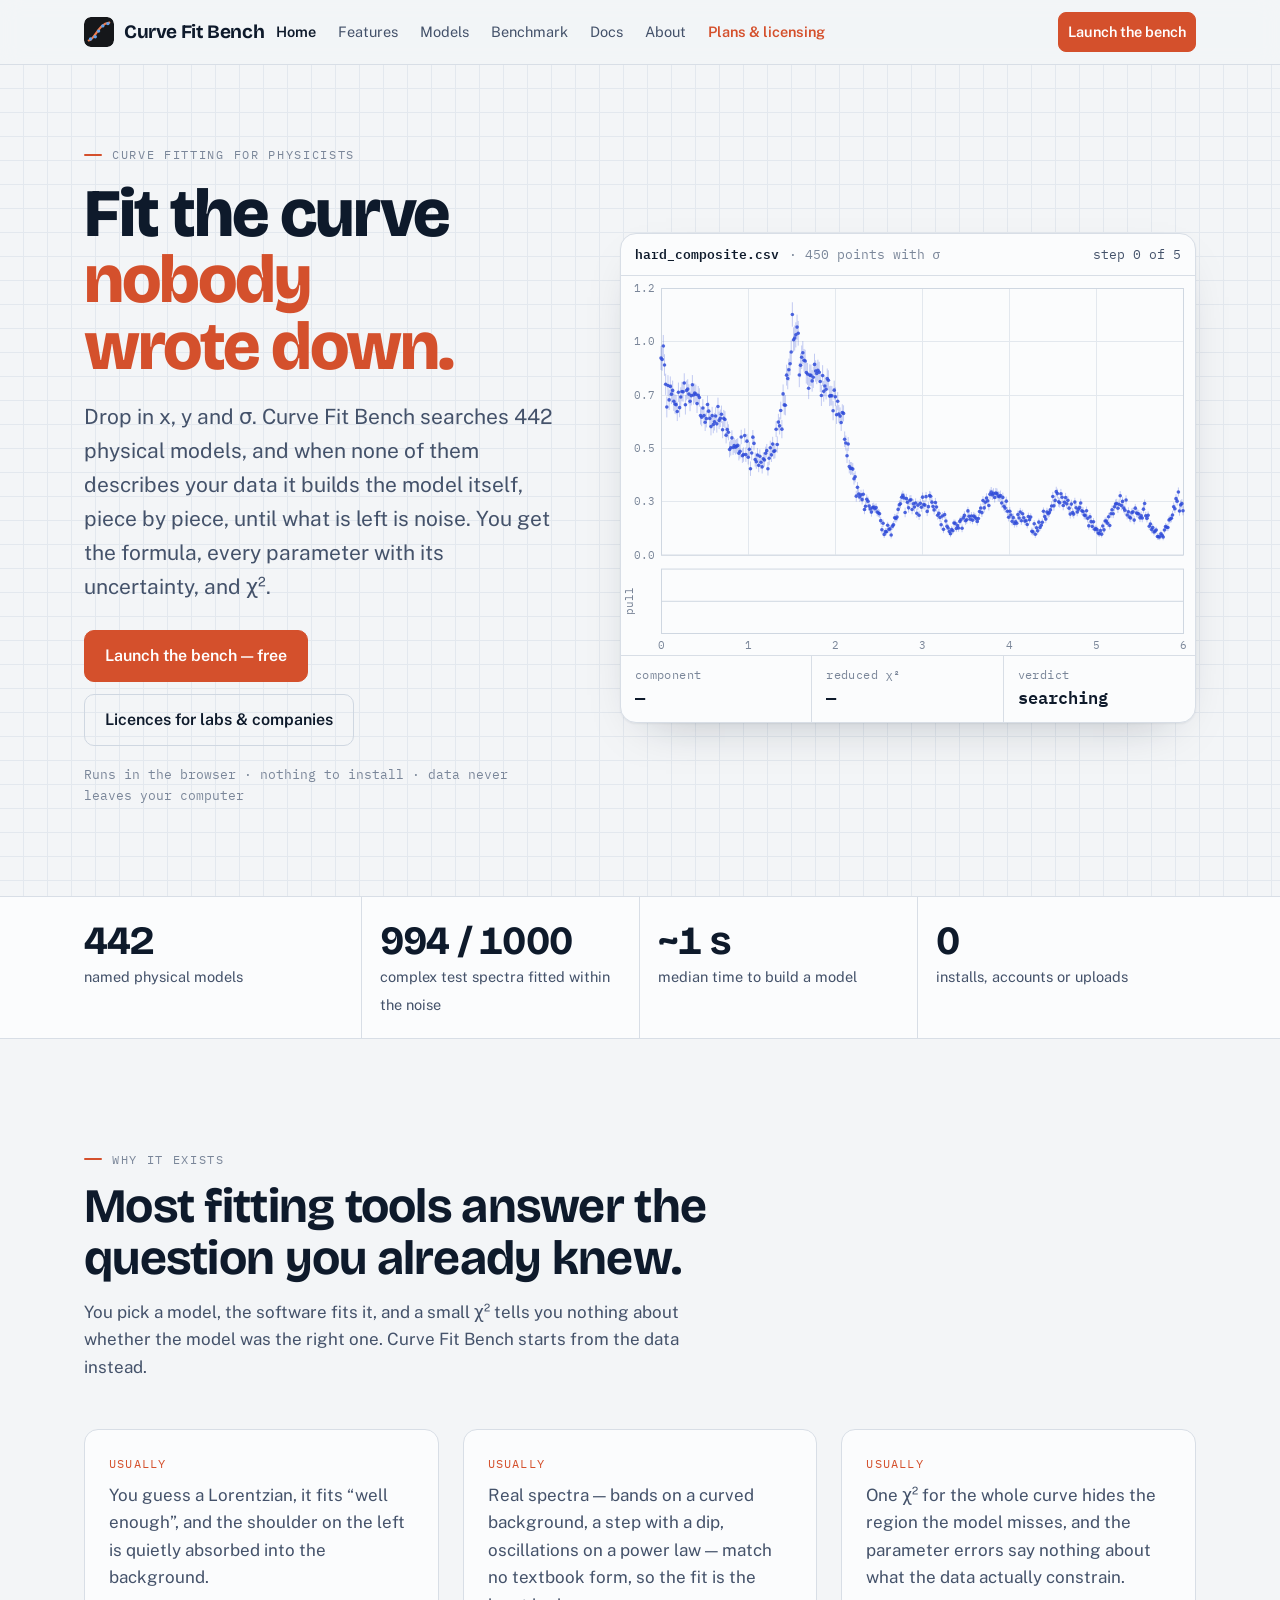
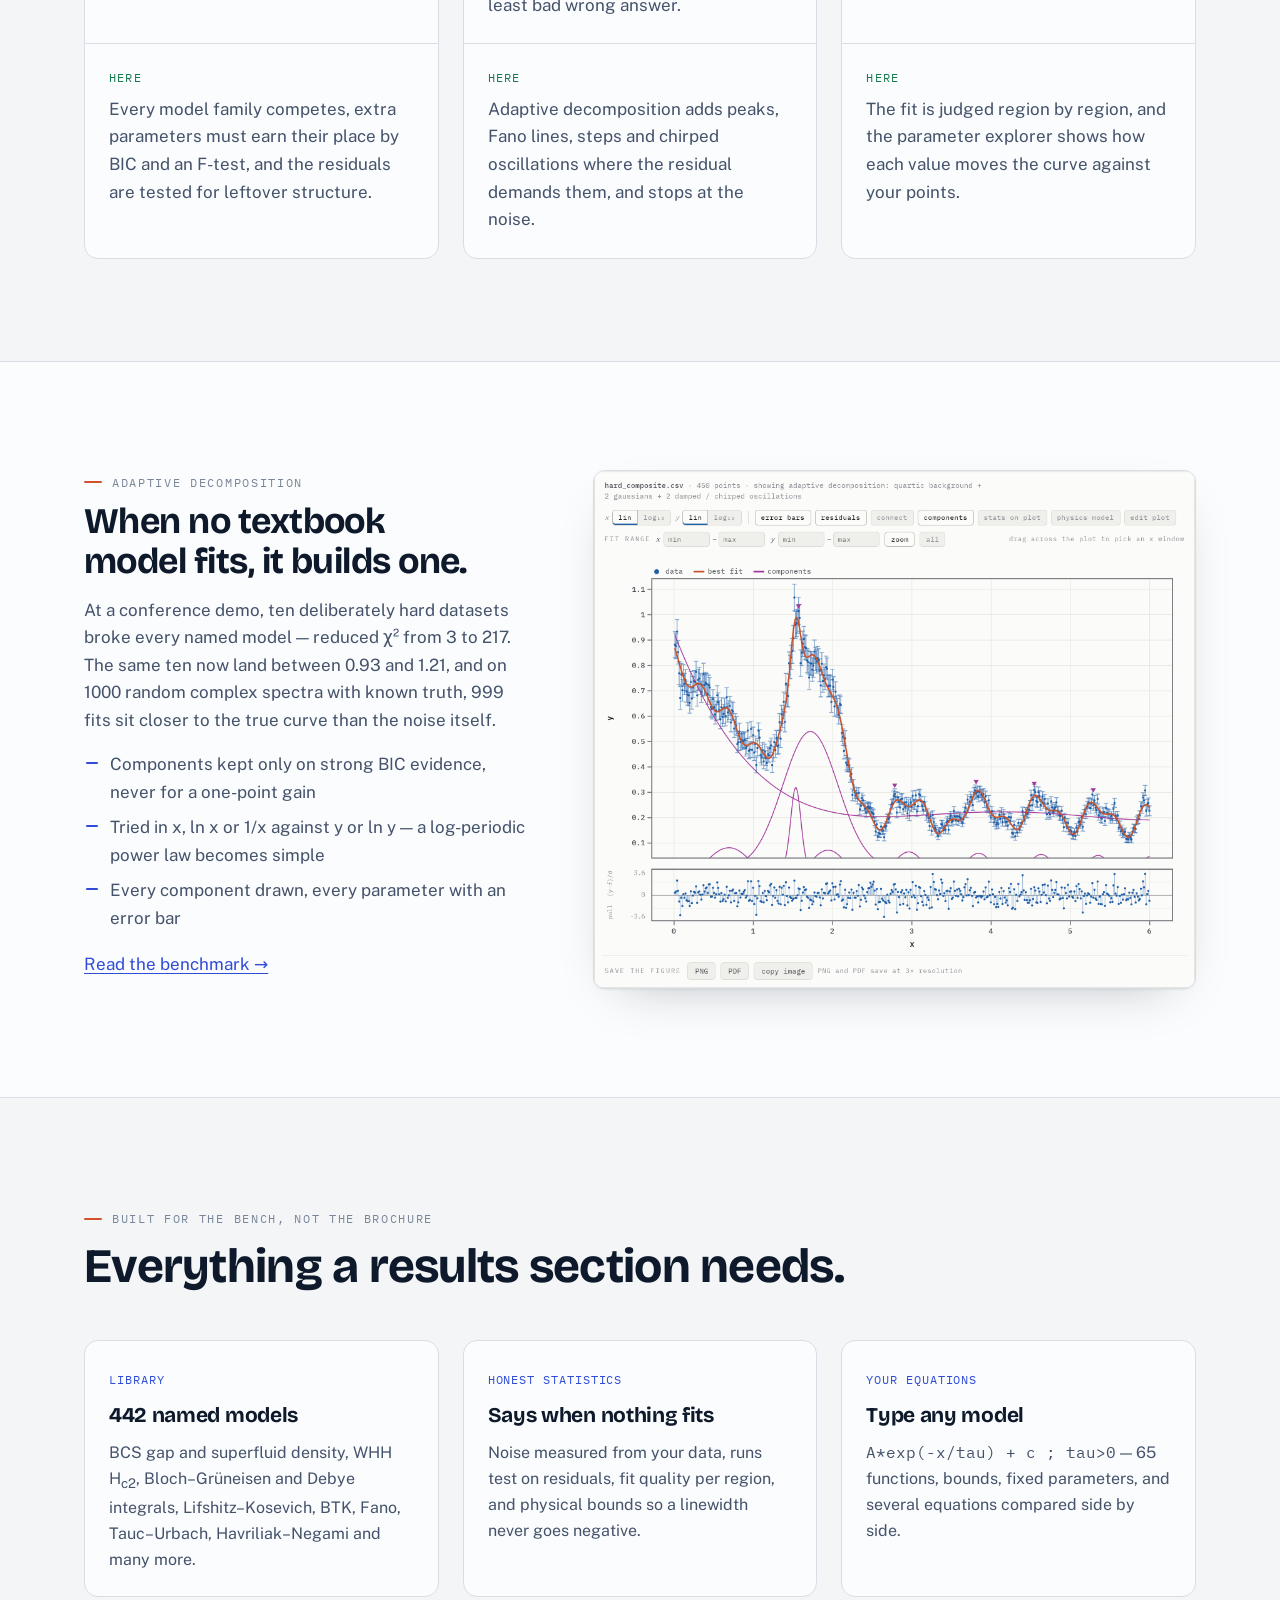
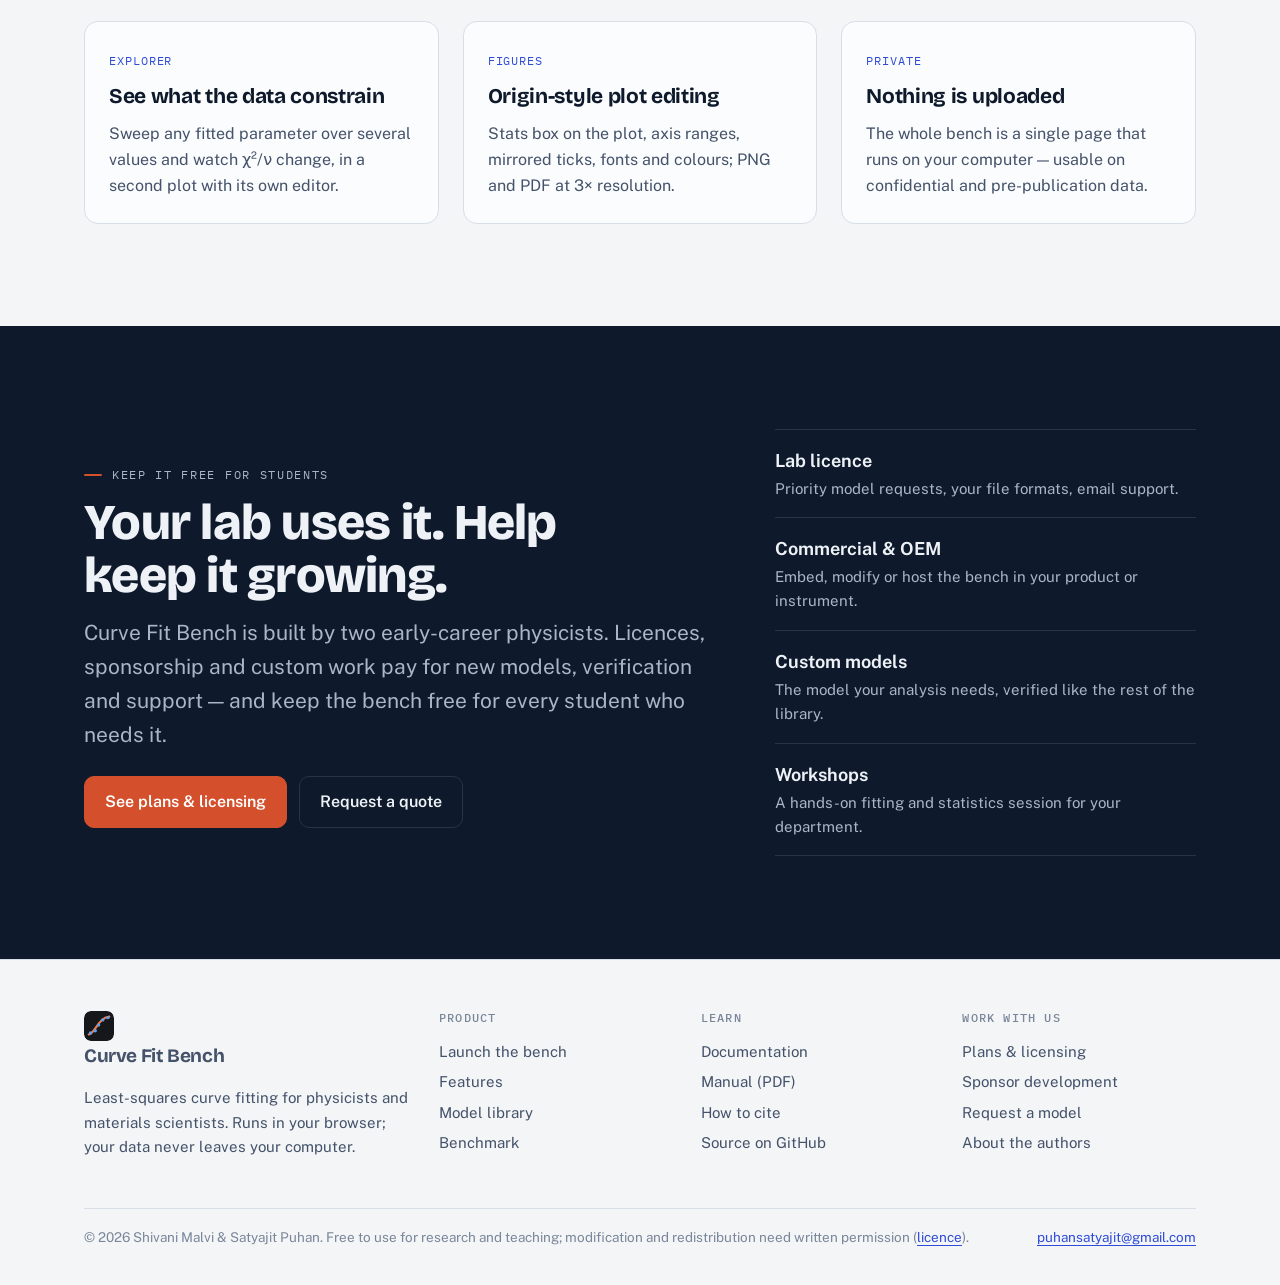
==== index.html @ 99abde85 "New Curve Fit Bench website: seven pages, plans and licensing Home with a live, computed fit animati" ====
<!doctype html>
<html lang="en">
<head>
<meta charset="utf-8">
<meta name="viewport" content="width=device-width, initial-scale=1, viewport-fit=cover">
<title>Curve Fit Bench — curve fitting for physicists</title>
<meta name="description" content="Free in-browser least-squares fitting with 442 physical models and adaptive decomposition for complex data. By Shivani Malvi and Satyajit Puhan.">
<link rel="icon" href="assets/img/logo.svg" type="image/svg+xml">
<link rel="canonical" href="https://satyajitpuhan.github.io/fitbench/">
<meta property="og:type" content="website">
<meta property="og:title" content="Curve Fit Bench — curve fitting for physicists">
<meta property="og:description" content="Free in-browser least-squares fitting with 442 physical models and adaptive decomposition for complex data. By Shivani Malvi and Satyajit Puhan.">
<meta property="og:image" content="https://satyajitpuhan.github.io/fitbench/assets/img/complex-fit.png">
<meta name="twitter:card" content="summary_large_image">
<link rel="preconnect" href="https://fonts.googleapis.com">
<link rel="preconnect" href="https://fonts.gstatic.com" crossorigin>
<link rel="stylesheet" href="https://fonts.googleapis.com/css2?family=Bricolage+Grotesque:opsz,wght@12..96,600;12..96,700;12..96,800&family=IBM+Plex+Mono:wght@400;500;600&family=Public+Sans:wght@400;500;600;650&display=swap">
<link rel="stylesheet" href="assets/site.css">
</head>
<body>
<a class="skip" href="#main">Skip to content</a>
<header class="site-head">
  <div class="wrap">
    <a class="brand" href="index.html"><img src="assets/img/logo.svg" alt="">Curve Fit Bench</a>
    <button class="menu-btn" type="button" aria-expanded="false" aria-controls="site-nav">Menu</button>
    <nav class="nav" id="site-nav" aria-label="Main">
      <a href="index.html" aria-current="page">Home</a><a href="features.html">Features</a><a href="models.html">Models</a><a href="benchmark.html">Benchmark</a><a href="docs.html">Docs</a><a href="about.html">About</a>
      <a class="plans" href="plans.html">Plans &amp; licensing</a>
      <a class="btn btn-primary btn-sm" href="app/">Launch the bench</a>
    </nav>
  </div>
</header>
<main id="main">
<section class="hero">
  <div class="wrap">
    <div>
      <span class="eyebrow">Curve fitting for physicists</span>
      <h1>Fit the curve <span class="fit">nobody wrote down.</span></h1>
      <p class="lead">Drop in x, y and σ. Curve Fit Bench searches 442 physical models, and when none of them describes your data it builds the model itself, piece by piece, until what is left is noise. You get the formula, every parameter with its uncertainty, and χ².</p>
      <div class="btn-row">
        <a class="btn btn-primary" href="app/">Launch the bench — free</a>
        <a class="btn btn-ghost" href="plans.html">Licences for labs &amp; companies</a>
      </div>
      <p class="fine">Runs in the browser · nothing to install · data never leaves your computer</p>
    </div>
    <figure class="scope" style="margin:0" aria-label="Animation: a model being built for a complex dataset, one component at a time">
      <div class="scope-bar"><b>hard_composite.csv</b> · 450 points with σ <span class="step" id="scope-step">step 0</span></div>
      <canvas id="scope" width="720" height="475"></canvas>
      <div class="scope-read">
        <div>component<b id="scope-comp">—</b></div>
        <div>reduced χ²<b id="scope-red">—</b></div>
        <div>verdict<b id="scope-verdict">searching</b></div>
      </div>
    </figure>
  </div>
</section>

<div class="strip">
  <div class="wrap">
    <div><b>442</b><span>named physical models</span></div>
    <div><b>994 / 1000</b><span>complex test spectra fitted within the noise</span></div>
    <div><b>~1 s</b><span>median time to build a model</span></div>
    <div><b>0</b><span>installs, accounts or uploads</span></div>
  </div>
</div>

<section>
  <div class="wrap">
    <div class="sec-head">
      <span class="eyebrow">Why it exists</span>
      <h2>Most fitting tools answer the question you already knew.</h2>
      <p>You pick a model, the software fits it, and a small χ² tells you nothing about whether the model was the right one. Curve Fit Bench starts from the data instead.</p>
    </div>
    <div class="grid-3">
      <div class="pa stack"><div><span class="k no">Usually</span><p>You guess a Lorentzian, it fits “well enough”, and the shoulder on the left is quietly absorbed into the background.</p></div><div><span class="k yes">Here</span><p>Every model family competes, extra parameters must earn their place by BIC and an F-test, and the residuals are tested for leftover structure.</p></div></div>
      <div class="pa stack"><div><span class="k no">Usually</span><p>Real spectra — bands on a curved background, a step with a dip, oscillations on a power law — match no textbook form, so the fit is the least bad wrong answer.</p></div><div><span class="k yes">Here</span><p>Adaptive decomposition adds peaks, Fano lines, steps and chirped oscillations where the residual demands them, and stops at the noise.</p></div></div>
      <div class="pa stack"><div><span class="k no">Usually</span><p>One χ² for the whole curve hides the region the model misses, and the parameter errors say nothing about what the data actually constrain.</p></div><div><span class="k yes">Here</span><p>The fit is judged region by region, and the parameter explorer shows how each value moves the curve against your points.</p></div></div>
    </div>
  </div>
</section>

<section class="paper">
  <div class="wrap">
    <div class="feature">
      <div class="txt">
        <span class="eyebrow">Adaptive decomposition</span>
        <h3>When no textbook model fits, it builds one.</h3>
        <p>At a conference demo, ten deliberately hard datasets broke every named model — reduced χ² from 3 to 217. The same ten now land between 0.93 and 1.21, and on 1000 random complex spectra with known truth, 999 fits sit closer to the true curve than the noise itself.</p>
        <ul class="ticks">
          <li>Components kept only on strong BIC evidence, never for a one-point gain</li>
          <li>Tried in x, ln x or 1/x against y or ln y — a log-periodic power law becomes simple</li>
          <li>Every component drawn, every parameter with an error bar</li>
        </ul>
        <p style="margin-top:18px"><a href="benchmark.html">Read the benchmark →</a></p>
      </div>
      <img class="shot" src="assets/img/complex-fit.png" alt="The hardest benchmark dataset fitted, with its components drawn and residuals that scatter randomly about zero" loading="lazy">
    </div>
  </div>
</section>

<section>
  <div class="wrap">
    <div class="sec-head">
      <span class="eyebrow">Built for the bench, not the brochure</span>
      <h2>Everything a results section needs.</h2>
    </div>
    <div class="grid-3">
      <div class="card"><span class="tag">Library</span><h3>442 named models</h3><p>BCS gap and superfluid density, WHH H<sub>c2</sub>, Bloch–Grüneisen and Debye integrals, Lifshitz–Kosevich, BTK, Fano, Tauc–Urbach, Havriliak–Negami and many more.</p></div>
      <div class="card"><span class="tag">Honest statistics</span><h3>Says when nothing fits</h3><p>Noise measured from your data, runs test on residuals, fit quality per region, and physical bounds so a linewidth never goes negative.</p></div>
      <div class="card"><span class="tag">Your equations</span><h3>Type any model</h3><p><code>A*exp(-x/tau) + c ; tau&gt;0</code> — 65 functions, bounds, fixed parameters, and several equations compared side by side.</p></div>
      <div class="card"><span class="tag">Explorer</span><h3>See what the data constrain</h3><p>Sweep any fitted parameter over several values and watch χ²/ν change, in a second plot with its own editor.</p></div>
      <div class="card"><span class="tag">Figures</span><h3>Origin-style plot editing</h3><p>Stats box on the plot, axis ranges, mirrored ticks, fonts and colours; PNG and PDF at 3× resolution.</p></div>
      <div class="card"><span class="tag">Private</span><h3>Nothing is uploaded</h3><p>The whole bench is a single page that runs on your computer — usable on confidential and pre-publication data.</p></div>
    </div>
  </div>
</section>

<section class="band cta-band">
  <div class="wrap">
    <div>
      <span class="eyebrow">Keep it free for students</span>
      <h2>Your lab uses it. Help keep it growing.</h2>
      <p class="lead">Curve Fit Bench is built by two early-career physicists. Licences, sponsorship and custom work pay for new models, verification and support — and keep the bench free for every student who needs it.</p>
      <div class="btn-row" style="margin-top:24px">
        <a class="btn btn-primary" href="plans.html">See plans &amp; licensing</a>
        <a class="btn btn-ghost" href="mailto:puhansatyajit@gmail.com?subject=Curve%20Fit%20Bench%20-%20quote%20request">Request a quote</a>
      </div>
    </div>
    <div class="offer-list">
      <div><h3>Lab licence</h3><p>Priority model requests, your file formats, email support.</p></div>
      <div><h3>Commercial &amp; OEM</h3><p>Embed, modify or host the bench in your product or instrument.</p></div>
      <div><h3>Custom models</h3><p>The model your analysis needs, verified like the rest of the library.</p></div>
      <div><h3>Workshops</h3><p>A hands-on fitting and statistics session for your department.</p></div>
    </div>
  </div>
</section>

</main>
<footer class="site-foot">
  <div class="wrap">
    <div class="foot-grid">
      <div>
        <a class="brand" href="index.html"><img src="assets/img/logo.svg" alt="">Curve Fit Bench</a>
        <p style="margin-top:12px;max-width:40ch">Least-squares curve fitting for physicists and materials scientists. Runs in your browser; your data never leaves your computer.</p>
      </div>
      <div><h4>Product</h4><a href="app/">Launch the bench</a><a href="features.html">Features</a><a href="models.html">Model library</a><a href="benchmark.html">Benchmark</a></div>
      <div><h4>Learn</h4><a href="docs.html">Documentation</a><a href="assets/curve-fit-bench-manual.pdf">Manual (PDF)</a><a href="about.html#cite">How to cite</a><a href="https://github.com/satyajitpuhan/curve-fit-bench">Source on GitHub</a></div>
      <div><h4>Work with us</h4><a href="plans.html">Plans &amp; licensing</a><a href="plans.html#sponsor">Sponsor development</a><a href="mailto:puhansatyajit@gmail.com?subject=Curve%20Fit%20Bench%20-%20custom%20model">Request a model</a><a href="about.html">About the authors</a></div>
    </div>
    <div class="foot-legal">
      <span>© 2026 Shivani Malvi &amp; Satyajit Puhan. Free to use for research and teaching; modification and redistribution need written permission (<a href="https://github.com/satyajitpuhan/curve-fit-bench/blob/main/LICENSE">licence</a>).</span>
      <span><a href="mailto:puhansatyajit@gmail.com">puhansatyajit@gmail.com</a></span>
    </div>
  </div>
</footer>
<script src="assets/hero-data.js" defer></script>
<script src="assets/site.js" defer></script>
</body>
</html>
---- assets/site.css ----
/* Curve Fit Bench — site styles
   A calibration-sheet identity: cool paper with a millimetre grid, cobalt ink
   for data, a signal red-orange for the fitted curve. */
:root{
  color-scheme: light;
  --ground:#f3f5f7; --paper:#fbfcfd; --paper-2:#e9edf2;
  --ink:#0e1a2b; --ink-2:#44526a; --ink-3:#7a8699;
  --rule:#d8dee6; --grid:#e3e8ee; --grid-strong:#cfd7e1;
  --data:#2f4bd8; --data-soft:rgba(47,75,216,.10);
  --fit:#d4502c; --fit-soft:rgba(212,80,44,.10);
  --good:#177a4e; --warn:#a8650a;
  --band:#0e1a2b; --band-ink:#eef2f7; --band-ink-2:#aab6c8; --band-rule:#26344a;
  --shadow:0 1px 2px rgba(14,26,43,.06),0 18px 50px -28px rgba(14,26,43,.35);
  --display:"Bricolage Grotesque",ui-sans-serif,system-ui,"Segoe UI",sans-serif;
  --sans:"Public Sans",system-ui,-apple-system,"Segoe UI",sans-serif;
  --mono:"IBM Plex Mono",ui-monospace,SFMono-Regular,Menlo,Consolas,monospace;
}
@media (prefers-color-scheme: dark){
  :root:not([data-theme="light"]){
    color-scheme: dark;
    --ground:#0b1119; --paper:#111925; --paper-2:#182231;
    --ink:#e8edf4; --ink-2:#a9b4c4; --ink-3:#77849a;
    --rule:#243044; --grid:#172131; --grid-strong:#223047;
    --data:#7388f5; --data-soft:rgba(115,136,245,.14);
    --fit:#e0633c; --fit-soft:rgba(224,99,60,.14);
    --good:#3fb07a; --warn:#d99a3a;
    --band:#060a10; --band-ink:#eef2f7; --band-ink-2:#9aa7ba; --band-rule:#1c2638;
    --shadow:0 1px 2px rgba(0,0,0,.5),0 18px 50px -28px rgba(0,0,0,.9);
  }
}
:root[data-theme="dark"]{
  color-scheme: dark;
  --ground:#0b1119; --paper:#111925; --paper-2:#182231;
  --ink:#e8edf4; --ink-2:#a9b4c4; --ink-3:#77849a;
  --rule:#243044; --grid:#172131; --grid-strong:#223047;
  --data:#7388f5; --data-soft:rgba(115,136,245,.14);
  --fit:#e0633c; --fit-soft:rgba(224,99,60,.14);
  --good:#3fb07a; --warn:#d99a3a;
  --band:#060a10; --band-ink:#eef2f7; --band-ink-2:#9aa7ba; --band-rule:#1c2638;
  --shadow:0 1px 2px rgba(0,0,0,.5),0 18px 50px -28px rgba(0,0,0,.9);
}

*{box-sizing:border-box}
html{scroll-behavior:smooth}
@media (prefers-reduced-motion: reduce){html{scroll-behavior:auto}*{transition:none!important;animation:none!important}}
body{margin:0;background:var(--ground);color:var(--ink);font-family:var(--sans);font-size:17px;line-height:1.62;-webkit-font-smoothing:antialiased;text-rendering:optimizeLegibility}
img{max-width:100%;display:block}
a{color:var(--data);text-underline-offset:3px}
a:hover{text-decoration-thickness:2px}
:focus-visible{outline:2px solid var(--data);outline-offset:3px;border-radius:4px}
h1,h2,h3,h4{font-family:var(--display);color:var(--ink);text-wrap:balance;margin:0;letter-spacing:-.015em}
p{margin:0 0 1em}
code,kbd,.mono{font-family:var(--mono)}
.wrap{max-width:1200px;margin:0 auto;padding-inline:clamp(16px,4vw,44px)}
.narrow{max-width:760px}
.eyebrow{display:inline-flex;align-items:center;gap:10px;font-family:var(--mono);font-size:12px;letter-spacing:.14em;text-transform:uppercase;color:var(--ink-3)}
.eyebrow::before{content:"";width:18px;height:2px;background:var(--fit);border-radius:2px}
.lead{font-size:clamp(18px,1.9vw,21px);color:var(--ink-2);max-width:60ch}
.muted{color:var(--ink-3)}
.skip{position:absolute;left:-999px;top:8px;background:var(--ink);color:var(--paper);padding:8px 12px;border-radius:6px;z-index:50}
.skip:focus{left:12px}

/* header */
.site-head{position:sticky;top:env(safe-area-inset-top,0px);z-index:20;background:color-mix(in srgb,var(--ground) 86%,transparent);backdrop-filter:saturate(1.4) blur(10px);border-bottom:1px solid var(--rule)}
.site-head .wrap{display:flex;align-items:center;gap:18px;min-height:64px}
.brand{display:flex;align-items:center;gap:10px;text-decoration:none;color:var(--ink);font-family:var(--display);font-weight:700;font-size:19px;letter-spacing:-.02em;white-space:nowrap}
.brand img{width:30px;height:30px;border-radius:7px}
.site-head .brand{margin-right:14px}
.nav{margin-left:auto;display:flex;align-items:center;gap:4px}
.nav a{color:var(--ink-2);text-decoration:none;font-size:14.5px;padding:7px 9px;border-radius:8px;white-space:nowrap}
.nav a:hover{color:var(--ink);background:var(--paper-2)}
.nav a[aria-current="page"]{color:var(--ink);font-weight:600}
.nav a.plans{color:var(--fit);font-weight:600}
.menu-btn{display:none;margin-left:auto;background:none;border:1px solid var(--rule);color:var(--ink);border-radius:8px;padding:7px 10px;font:inherit;font-size:14px}
@media (max-width:1240px){
  .menu-btn{display:inline-flex}
  .nav{display:none;position:absolute;left:0;right:0;top:100%;flex-direction:column;align-items:stretch;background:var(--ground);border-bottom:1px solid var(--rule);padding:8px 16px 16px}
  .nav.open{display:flex}
  .nav a{padding:11px 8px;font-size:16px}
  .nav .btn{margin-top:8px;justify-content:center}
}

/* buttons */
.btn{display:inline-flex;align-items:center;gap:8px;padding:12px 20px;border-radius:10px;font-family:var(--sans);font-weight:600;font-size:16px;text-decoration:none;border:1.5px solid transparent;cursor:pointer;transition:transform .15s,background .15s,border-color .15s;white-space:nowrap}
.btn:hover{transform:translateY(-1px);text-decoration:none}
.btn-primary{background:var(--fit);color:#fff;border-color:var(--fit)}
.btn-primary:hover{background:color-mix(in srgb,var(--fit) 88%,#000)}
.btn-ink{background:var(--ink);color:var(--ground);border-color:var(--ink)}
.btn-ghost{background:transparent;color:var(--ink);border-color:var(--grid-strong)}
.btn-ghost:hover{border-color:var(--ink)}
.btn-sm{padding:8px 14px;font-size:14px;border-radius:8px}
.nav .btn-sm{color:#fff}
.btn-row{display:flex;flex-wrap:wrap;gap:12px}

/* sections */
section{padding-block:clamp(56px,8vw,104px)}
.sec-head{max-width:760px;margin-bottom:clamp(28px,4vw,48px)}
.sec-head h2{font-size:clamp(30px,4.2vw,48px);line-height:1.08;margin:12px 0 14px;font-weight:700}
.sec-head p{color:var(--ink-2);max-width:62ch;margin:0}
.paper{background:var(--paper);border-block:1px solid var(--rule)}
.band{background:var(--band);color:var(--band-ink)}
.band h2,.band h3{color:var(--band-ink)}
.band p,.band .lead{color:var(--band-ink-2)}
.band .eyebrow{color:var(--band-ink-2)}
.band .btn-ghost{color:var(--band-ink);border-color:var(--band-rule)}
.band .btn-ghost:hover{border-color:var(--band-ink)}

/* page hero (inner pages) */
.page-hero{padding-block:clamp(48px,7vw,88px) clamp(28px,4vw,48px);background-image:linear-gradient(var(--grid) 1px,transparent 1px),linear-gradient(90deg,var(--grid) 1px,transparent 1px);background-size:24px 24px;background-position:-1px -1px;border-bottom:1px solid var(--rule)}
.page-hero h1{font-size:clamp(38px,6vw,68px);line-height:1.02;font-weight:800;margin:14px 0 16px;max-width:18ch}

/* home hero */
.hero{padding-block:clamp(36px,6vw,72px) clamp(40px,6vw,80px);background-image:linear-gradient(var(--grid) 1px,transparent 1px),linear-gradient(90deg,var(--grid) 1px,transparent 1px);background-size:24px 24px;background-position:-1px -1px;border-bottom:1px solid var(--rule)}
.hero .wrap{display:grid;grid-template-columns:minmax(0,.9fr) minmax(0,1.1fr);gap:clamp(28px,5vw,64px);align-items:center}
@media (max-width:960px){.hero .wrap{grid-template-columns:minmax(0,1fr)}}
.hero h1{font-size:clamp(40px,5.3vw,70px);line-height:.98;font-weight:800;margin:16px 0 20px;letter-spacing:-.03em}
.hero h1 .fit{color:var(--fit)}
.hero .lead{margin-bottom:26px}
.hero .fine{margin-top:18px;font-family:var(--mono);font-size:13px;color:var(--ink-3)}

.scope{background:var(--paper);border:1px solid var(--rule);border-radius:16px;box-shadow:var(--shadow);overflow:hidden}
.scope-bar{display:flex;align-items:center;gap:10px;flex-wrap:wrap;padding:10px 14px;border-bottom:1px solid var(--rule);font-family:var(--mono);font-size:12.5px;color:var(--ink-3)}
.scope-bar b{color:var(--ink);font-weight:600}
.scope-bar .step{margin-left:auto;color:var(--ink-2)}
.scope canvas{display:block;width:100%;height:auto;max-width:100%}
.scope-read{display:grid;grid-template-columns:repeat(3,minmax(0,1fr));border-top:1px solid var(--rule)}
.scope-read div{padding:10px 14px;border-right:1px solid var(--rule);font-family:var(--mono);font-size:11.5px;letter-spacing:.04em;color:var(--ink-3);font-variant-numeric:tabular-nums;min-width:0}
.scope-read div:last-child{border-right:0}
.scope-read b{display:block;font-size:clamp(13px,1.5vw,17px);color:var(--ink);font-weight:600;letter-spacing:0;white-space:nowrap;overflow:hidden;text-overflow:ellipsis}
.scope-read b.ok{color:var(--good)}
.scope-read b.bad{color:var(--fit)}

/* stat strip */
.strip{border-bottom:1px solid var(--rule);background:var(--paper)}
.strip .wrap{display:grid;grid-template-columns:repeat(4,minmax(0,1fr))}
@media (max-width:760px){.strip .wrap{grid-template-columns:repeat(2,minmax(0,1fr))}}
.strip .wrap > div{padding:22px 12px 20px 0;border-right:1px solid var(--rule);padding-left:clamp(0px,1.4vw,18px)}
.strip .wrap > div:first-child{padding-left:0}
.strip .wrap > div:last-child{border-right:0}
@media (max-width:760px){.strip .wrap > div:nth-child(2){border-right:0}.strip .wrap > div:nth-child(-n+2){border-bottom:1px solid var(--rule)}.strip .wrap > div:nth-child(3){padding-left:0}}
.strip b{display:block;font-family:var(--display);font-size:clamp(28px,3.6vw,40px);font-weight:700;line-height:1.1;font-variant-numeric:tabular-nums;letter-spacing:-.02em}
.strip span{font-size:14.5px;color:var(--ink-2)}

/* grids & cards */
.grid-2{display:grid;grid-template-columns:repeat(2,minmax(0,1fr));gap:clamp(18px,3vw,28px)}
.grid-3{display:grid;grid-template-columns:repeat(3,minmax(0,1fr));gap:clamp(16px,2.4vw,24px)}
@media (max-width:900px){.grid-3{grid-template-columns:minmax(0,1fr)}}
@media (max-width:760px){.grid-2{grid-template-columns:minmax(0,1fr)}}
.card{background:var(--paper);border:1px solid var(--rule);border-radius:14px;padding:24px}
.card h3{font-size:21px;margin:0 0 8px;font-weight:700}
.card p{color:var(--ink-2);margin:0;font-size:16px}
.tag{display:inline-block;font-family:var(--mono);font-size:11.5px;letter-spacing:.08em;text-transform:uppercase;color:var(--data);margin-bottom:8px}

/* problem / answer pairs */
.pa{display:grid;grid-template-columns:minmax(0,1fr) minmax(0,1fr);border:1px solid var(--rule);border-radius:14px;overflow:hidden;background:var(--paper)}
@media (max-width:760px){.pa{grid-template-columns:minmax(0,1fr)}}
.pa > div{padding:24px}
.pa > div + div{border-left:1px solid var(--rule)}
@media (max-width:760px){.pa > div + div{border-left:0;border-top:1px solid var(--rule)}}
.pa .k{font-family:var(--mono);font-size:12px;letter-spacing:.1em;text-transform:uppercase;margin-bottom:8px;display:block}
.pa .k.no{color:var(--fit)}
.pa .k.yes{color:var(--good)}
.pa p{margin:0;color:var(--ink-2)}

.pa.stack{grid-template-columns:minmax(0,1fr)}
.pa.stack > div + div{border-left:0;border-top:1px solid var(--rule)}

/* feature rows */
.feature{display:grid;grid-template-columns:minmax(0,.85fr) minmax(0,1.15fr);gap:clamp(24px,5vw,64px);align-items:center}
.feature + .feature{margin-top:clamp(56px,8vw,96px)}
.feature.flip .txt{order:2}
@media (max-width:900px){.feature{grid-template-columns:minmax(0,1fr)}.feature.flip .txt{order:0}}
.feature h3{font-size:clamp(26px,3.2vw,36px);line-height:1.12;margin:10px 0 14px;font-weight:700}
.feature p{color:var(--ink-2)}
.ticks{list-style:none;padding:0;margin:0;display:grid;gap:8px}
.ticks li{position:relative;padding-left:26px;color:var(--ink-2)}
.ticks li::before{content:"";position:absolute;left:2px;top:.62em;width:12px;height:2px;background:var(--data);border-radius:2px}
.shot{border-radius:12px;border:1px solid var(--rule);box-shadow:var(--shadow);background:var(--paper)}

/* plans */
.plans{display:grid;grid-template-columns:repeat(4,minmax(0,1fr));gap:16px;align-items:stretch}
@media (max-width:1100px){.plans{grid-template-columns:repeat(2,minmax(0,1fr))}}
@media (max-width:620px){.plans{grid-template-columns:minmax(0,1fr)}}
.plan{display:flex;flex-direction:column;background:var(--paper);border:1px solid var(--rule);border-radius:16px;padding:24px}
.plan.feat{border:2px solid var(--fit);box-shadow:var(--shadow)}
.plan .who{font-family:var(--mono);font-size:12px;letter-spacing:.1em;text-transform:uppercase;color:var(--ink-3)}
.plan h3{font-size:25px;margin:8px 0 6px;font-weight:700}
.plan .price{font-family:var(--display);font-size:22px;font-weight:700;letter-spacing:-.01em;margin:2px 0 10px}
.plan .price small{display:block;font-family:var(--sans);font-size:13.5px;font-weight:500;color:var(--ink-3);letter-spacing:0}
.plan > p{color:var(--ink-2);font-size:15.5px}
.plan ul{list-style:none;padding:0;margin:8px 0 22px;display:grid;gap:8px;font-size:15px;color:var(--ink-2)}
.plan li{position:relative;padding-left:24px}
.plan li::before{content:"";position:absolute;left:3px;top:.45em;width:9px;height:5px;border-left:2px solid var(--good);border-bottom:2px solid var(--good);transform:rotate(-45deg)}
.plan .btn{margin-top:auto;justify-content:center}
.ribbon{align-self:flex-start;font-family:var(--mono);font-size:11px;letter-spacing:.1em;text-transform:uppercase;background:var(--fit);color:#fff;padding:3px 8px;border-radius:5px;margin-bottom:10px}

/* FAQ */
.faq{display:grid;gap:10px}
.faq details{background:var(--paper);border:1px solid var(--rule);border-radius:12px;padding:0 20px}
.faq summary{cursor:pointer;list-style:none;padding:18px 0;font-weight:600;display:flex;justify-content:space-between;gap:16px}
.faq summary::-webkit-details-marker{display:none}
.faq summary::after{content:"+";font-family:var(--mono);color:var(--ink-3);font-size:20px;line-height:1}
.faq details[open] summary::after{content:"−"}
.faq details p{color:var(--ink-2);padding-bottom:18px;margin:0}

/* models page */
.filters{display:flex;flex-wrap:wrap;gap:10px;align-items:center;margin-bottom:18px}
.search{flex:1;min-width:220px;display:flex;align-items:center;gap:8px;background:var(--paper);border:1px solid var(--grid-strong);border-radius:10px;padding:0 12px}
.search input{flex:1;min-width:0;border:0;background:transparent;color:var(--ink);font:inherit;font-size:16px;padding:12px 0;outline:none}
.search:focus-within{border-color:var(--data)}
.chips{display:flex;flex-wrap:wrap;gap:6px;margin-bottom:22px}
.chip{font:inherit;font-size:14px;border:1px solid var(--rule);background:var(--paper);color:var(--ink-2);border-radius:999px;padding:6px 12px;cursor:pointer;display:inline-flex;gap:7px;align-items:baseline}
.chip b{font-family:var(--mono);font-size:12px;color:var(--ink-3);font-weight:500}
.chip[aria-pressed="true"]{background:var(--ink);color:var(--ground);border-color:var(--ink)}
.chip[aria-pressed="true"] b{color:var(--ground)}
.count{font-family:var(--mono);font-size:13px;color:var(--ink-3);white-space:nowrap}
.mlist{display:grid;grid-template-columns:repeat(auto-fill,minmax(min(100%,340px),1fr));gap:12px}
.model{background:var(--paper);border:1px solid var(--rule);border-radius:12px;padding:16px 18px;min-width:0}
.model .g{font-family:var(--mono);font-size:11px;letter-spacing:.08em;text-transform:uppercase;color:var(--data)}
.model h3{font-family:var(--sans);font-size:16.5px;font-weight:650;margin:4px 0 6px;letter-spacing:0}
.model p{font-size:14.5px;color:var(--ink-2);margin:0 0 10px}
.model code{display:block;font-size:12px;color:var(--ink-2);background:var(--paper-2);border-radius:7px;padding:8px 10px;overflow-x:auto;white-space:nowrap}
.model .opt{font-family:var(--mono);font-size:11px;color:var(--warn);margin-left:6px}
.more-row{display:flex;justify-content:center;margin-top:22px}

/* benchmark */
.chartcard{background:var(--paper);border:1px solid var(--rule);border-radius:14px;padding:clamp(16px,2.4vw,24px)}
.chartcard h3{font-size:20px;font-weight:700;margin:0 0 4px}
.chartcard .sub{font-size:14.5px;color:var(--ink-2);margin:0 0 12px}
.legend{display:flex;flex-wrap:wrap;gap:16px;font-size:14px;color:var(--ink-2);margin-bottom:8px}
.legend span{display:inline-flex;align-items:center;gap:7px}
.legend i{width:10px;height:10px;border-radius:50%;display:inline-block}
.chart-wrap{position:relative;overflow-x:auto}
.chart-wrap svg{display:block;width:100%;min-width:560px;height:auto}
.tip{position:absolute;pointer-events:none;background:var(--ink);color:var(--ground);font-size:13px;line-height:1.45;padding:8px 10px;border-radius:8px;white-space:nowrap;z-index:5;font-variant-numeric:tabular-nums}
.tip[hidden]{display:none}
.tbl-wrap{overflow-x:auto}
table.data{width:100%;border-collapse:collapse;font-size:15px;font-variant-numeric:tabular-nums}
table.data th{text-align:left;font-family:var(--mono);font-size:11.5px;letter-spacing:.08em;text-transform:uppercase;color:var(--ink-3);font-weight:500;padding:0 12px 10px 0;border-bottom:1px solid var(--rule)}
table.data td{padding:10px 12px 10px 0;border-bottom:1px solid var(--rule);vertical-align:top}
table.data .n{text-align:right;font-family:var(--mono)}
table.data .bad{color:var(--fit)}
table.data .ok{color:var(--good);font-weight:600}
.kpis{display:grid;grid-template-columns:repeat(3,minmax(0,1fr));gap:14px}
@media (max-width:760px){.kpis{grid-template-columns:minmax(0,1fr)}}
.kpi{background:var(--paper);border:1px solid var(--rule);border-radius:14px;padding:20px}
.kpi b{display:block;font-family:var(--display);font-size:clamp(34px,4.4vw,48px);font-weight:700;letter-spacing:-.02em;line-height:1.05;font-variant-numeric:tabular-nums}
.kpi span{color:var(--ink-2);font-size:15px}

/* docs */
.doc{display:grid;grid-template-columns:220px minmax(0,1fr);gap:clamp(24px,4vw,56px);align-items:start}
@media (max-width:900px){.doc{grid-template-columns:minmax(0,1fr)}.toc{position:static!important}}
.toc{position:sticky;top:calc(env(safe-area-inset-top,0px) + 88px);font-size:15px}
.toc a{display:block;color:var(--ink-2);text-decoration:none;padding:5px 0 5px 12px;border-left:2px solid var(--rule)}
.toc a:hover{color:var(--ink);border-left-color:var(--data)}
.prose h2{font-size:clamp(26px,3vw,34px);margin:56px 0 14px;font-weight:700;scroll-margin-top:90px}
.prose h2:first-child{margin-top:0}
.prose h3{font-size:20px;margin:28px 0 8px;font-weight:700}
.prose p,.prose li{color:var(--ink-2);max-width:70ch}
.prose ol,.prose ul{padding-left:22px}
.prose li{margin:6px 0}
.prose code{font-size:.88em;background:var(--paper-2);padding:1px 6px;border-radius:5px;color:var(--ink)}
pre.code{background:var(--band);color:var(--band-ink);border-radius:12px;padding:16px 18px;overflow-x:auto;font-size:14px;line-height:1.55;margin:12px 0 18px}
pre.code .c{color:var(--band-ink-2)}
.callout{border-left:3px solid var(--data);background:var(--data-soft);padding:14px 18px;border-radius:0 10px 10px 0;margin:16px 0}
.callout p{margin:0;color:var(--ink)}

/* people & cite */
.person{background:var(--paper);border:1px solid var(--rule);border-radius:16px;padding:28px}
.person .role{font-family:var(--mono);font-size:12px;letter-spacing:.1em;text-transform:uppercase;color:var(--fit)}
.person h3{font-size:30px;font-weight:700;margin:10px 0 6px}
.person p{color:var(--ink-2);margin:0}
.cite{position:relative;background:var(--paper);border:1px dashed var(--grid-strong);border-radius:12px;padding:18px 20px}
.cite pre{margin:0;white-space:pre-wrap;overflow-wrap:anywhere;font-family:var(--mono);font-size:13.5px;color:var(--ink)}
.cite .btn{margin-top:14px}

/* CTA band */
.cta-band .wrap{display:grid;grid-template-columns:minmax(0,1.2fr) minmax(0,.8fr);gap:clamp(24px,5vw,60px);align-items:center}
@media (max-width:860px){.cta-band .wrap{grid-template-columns:minmax(0,1fr)}}
.cta-band h2{font-size:clamp(30px,4.2vw,50px);line-height:1.06;font-weight:800;margin:12px 0 14px}
.offer-list{display:grid;gap:0}
.offer-list div{padding:16px 0;border-top:1px solid var(--band-rule)}
.offer-list div:last-child{border-bottom:1px solid var(--band-rule)}
.offer-list h3{font-size:18px;margin:0 0 2px;font-family:var(--sans);font-weight:650;letter-spacing:0}
.offer-list p{margin:0;font-size:15px}

/* footer */
.site-foot{padding-block:48px 36px;border-top:1px solid var(--rule);font-size:15px;color:var(--ink-2)}
.foot-grid{display:grid;grid-template-columns:minmax(0,1.4fr) repeat(3,minmax(0,1fr));gap:28px}
@media (max-width:760px){.foot-grid{grid-template-columns:repeat(2,minmax(0,1fr))}.foot-grid > div:first-child{grid-column:1/-1}}
.foot-grid h4{font-family:var(--mono);font-size:12px;letter-spacing:.1em;text-transform:uppercase;color:var(--ink-3);font-weight:500;margin:0 0 10px}
.foot-grid a{display:block;color:var(--ink-2);text-decoration:none;padding:3px 0}
.foot-grid a:hover{color:var(--ink)}
.foot-legal{margin-top:34px;padding-top:18px;border-top:1px solid var(--rule);font-size:13.5px;color:var(--ink-3);display:flex;flex-wrap:wrap;gap:8px 24px;justify-content:space-between}
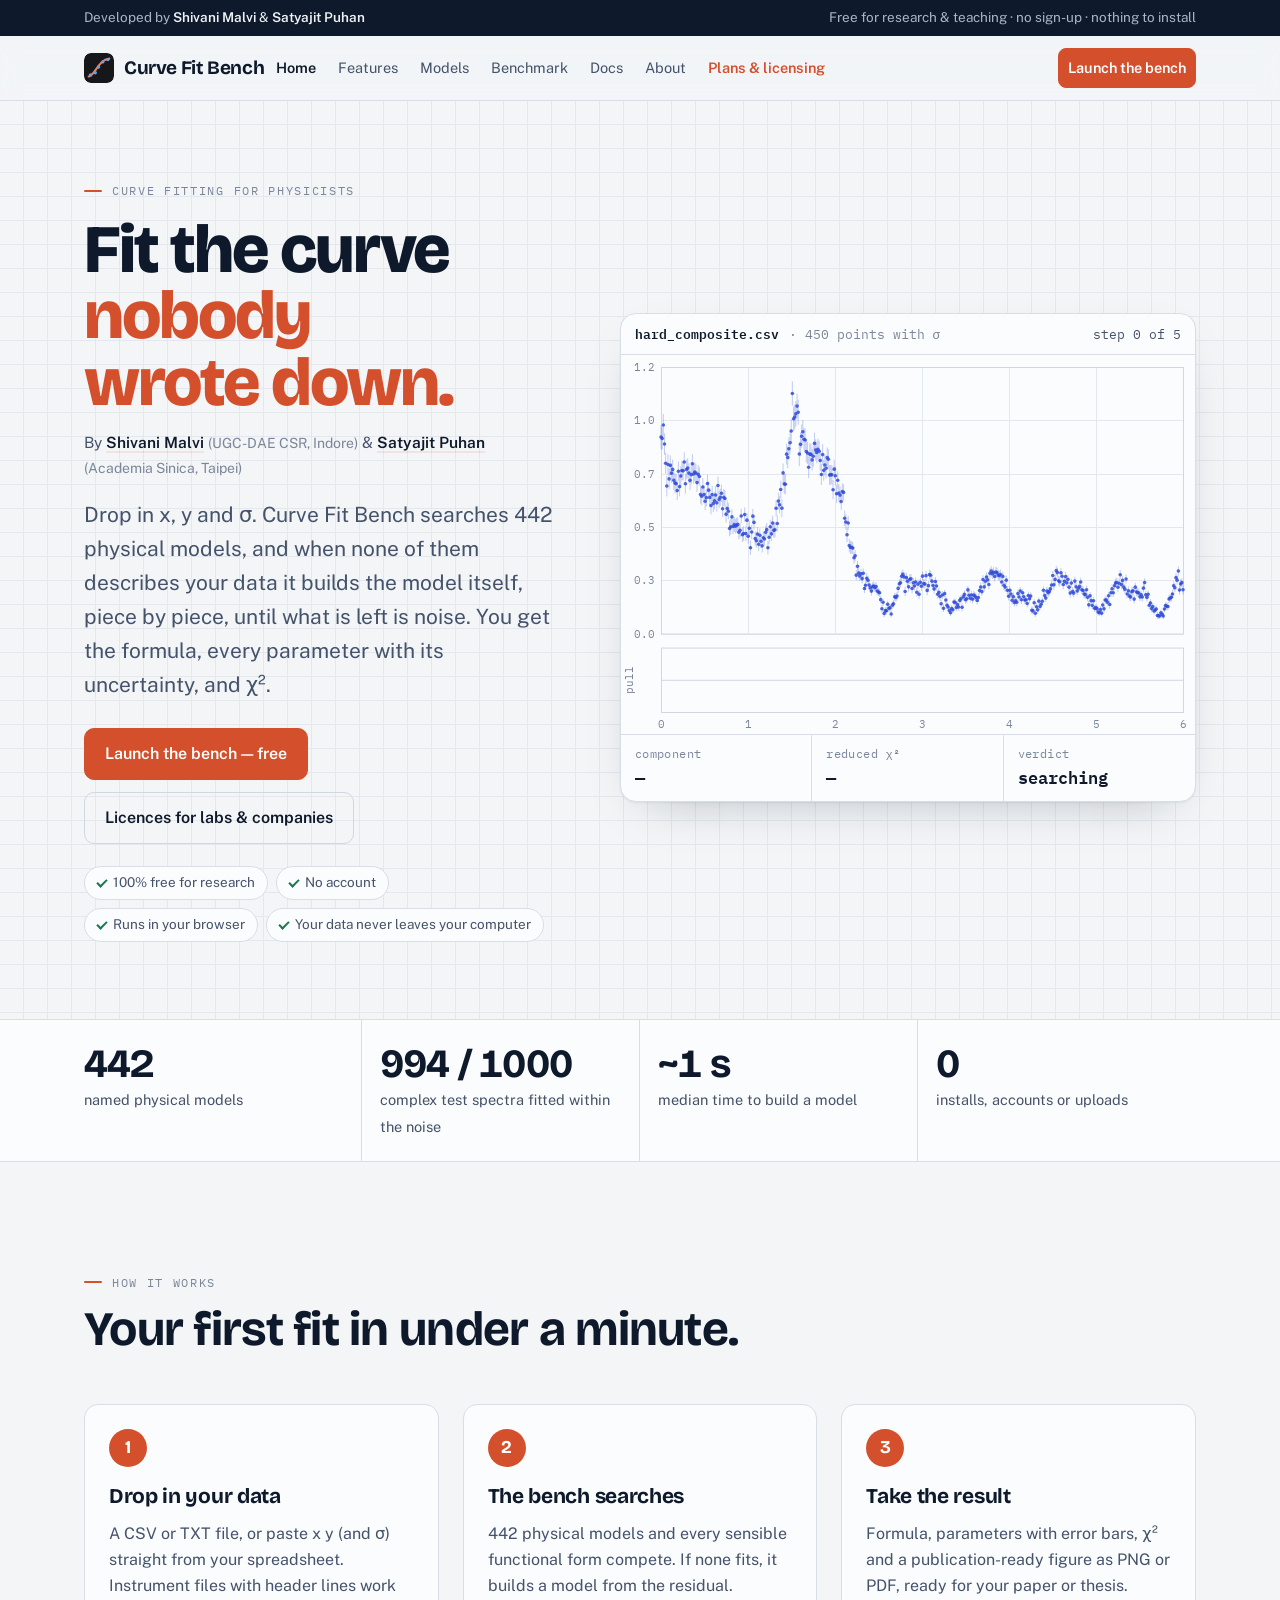
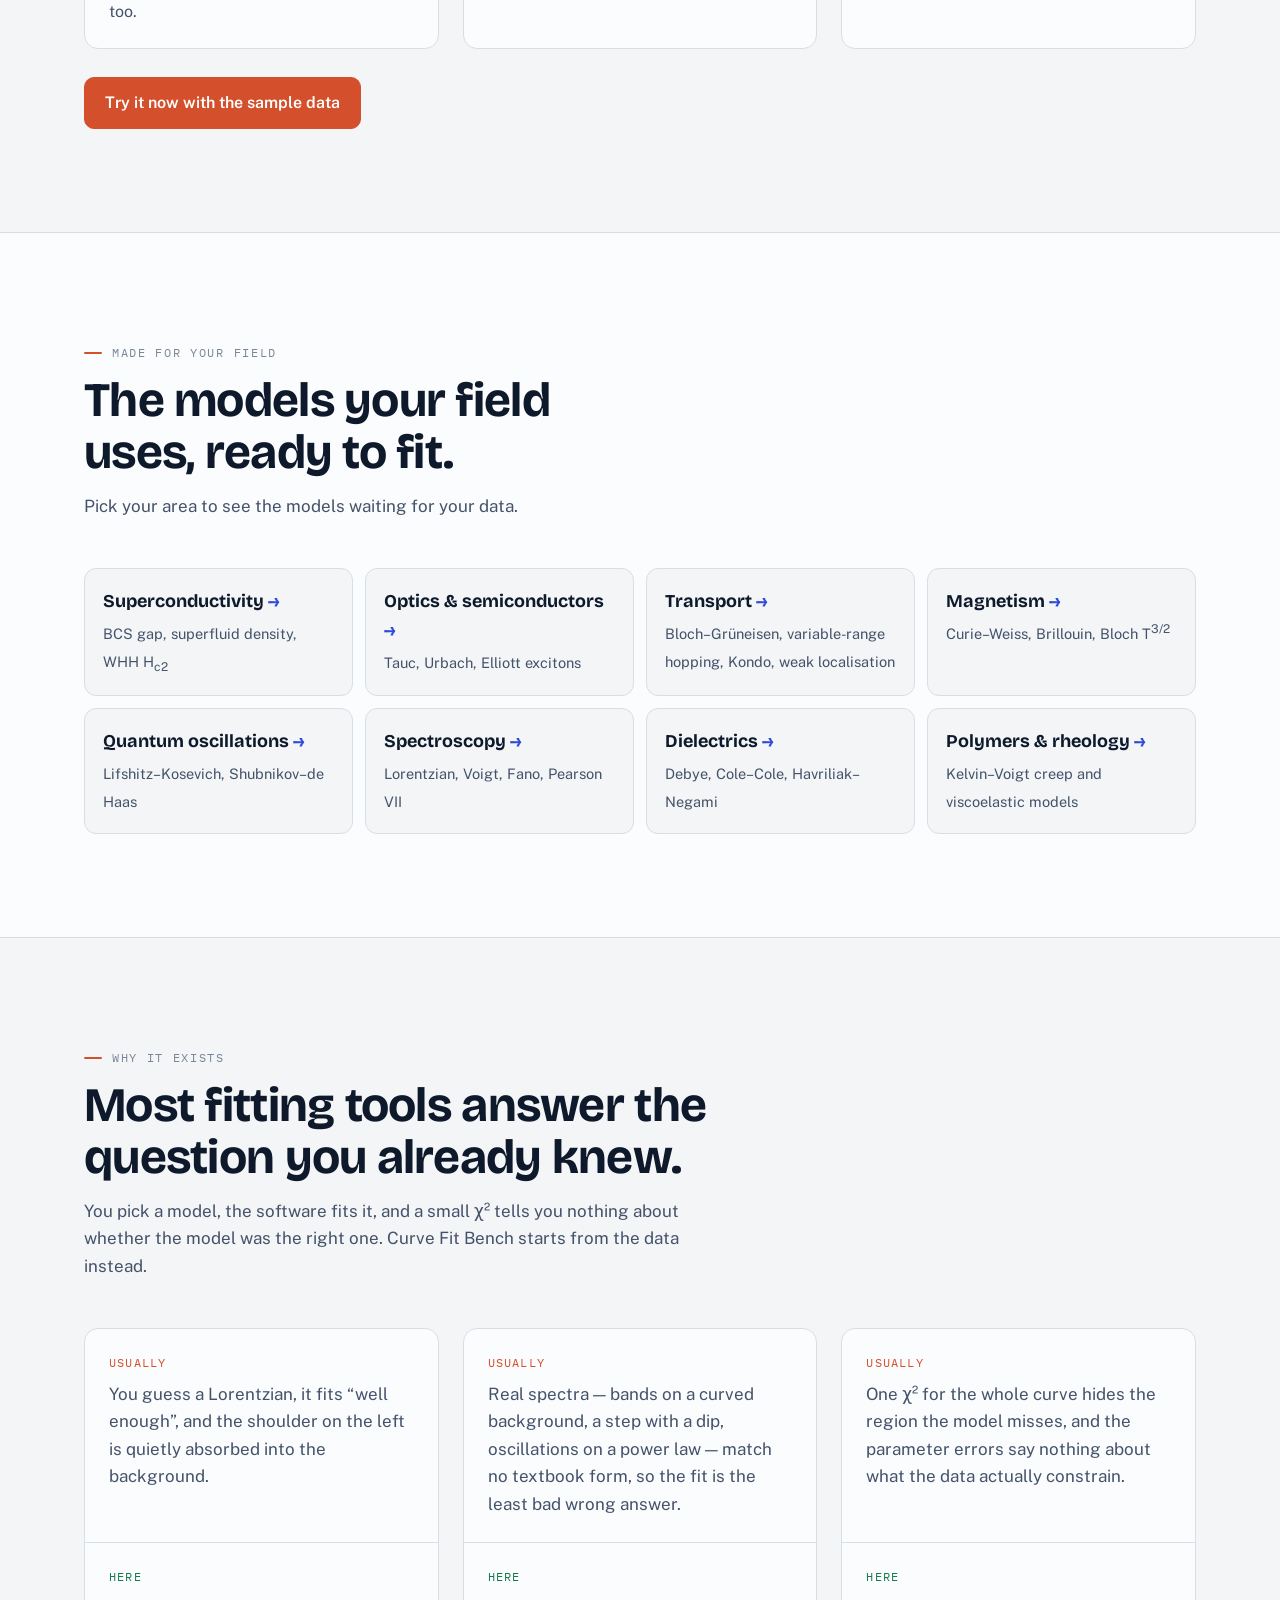
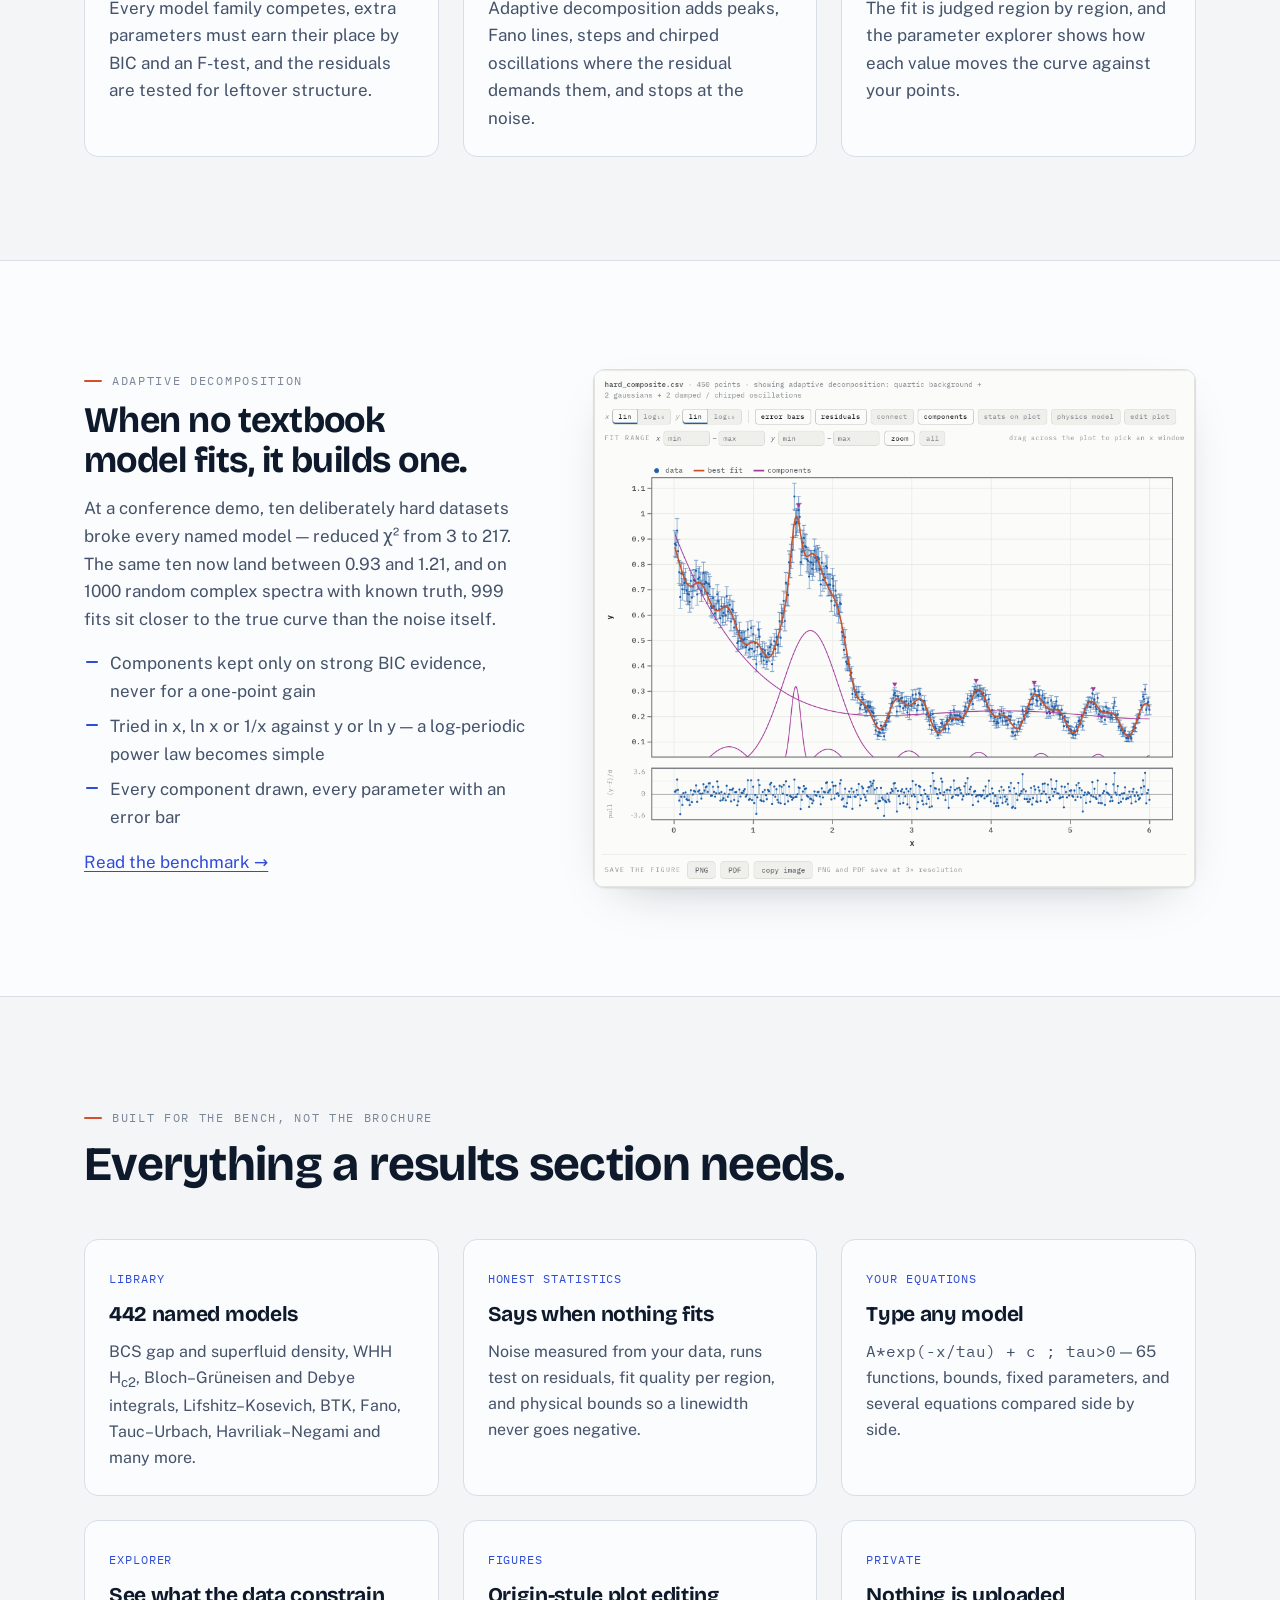
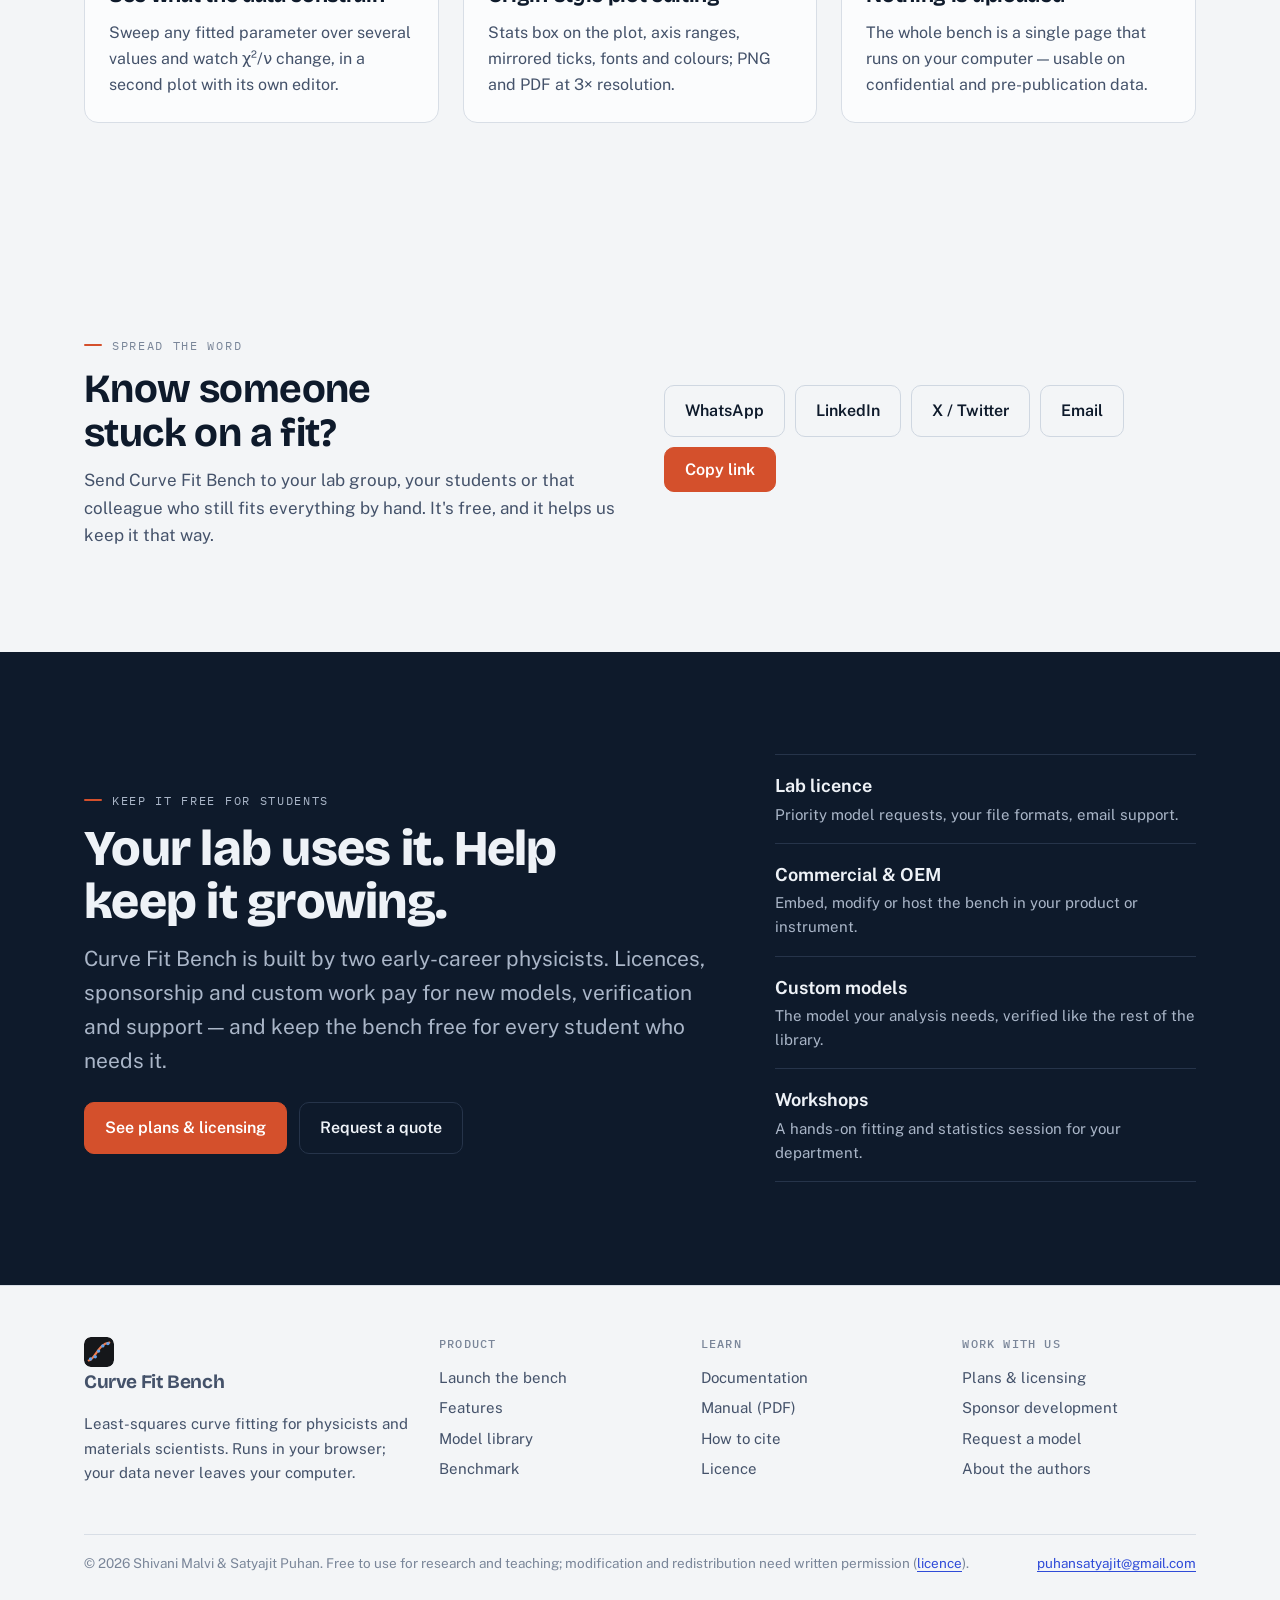
==== commit adf279a3: "Developer credit at the top, remove source links, add how-it-works, fields, sharing and SEO Co-Autho" ====
--- a/index.html
+++ b/index.html
@@ -6,12 +6,16 @@
 <title>Curve Fit Bench — curve fitting for physicists</title>
 <meta name="description" content="Free in-browser least-squares fitting with 442 physical models and adaptive decomposition for complex data. By Shivani Malvi and Satyajit Puhan.">
 <link rel="icon" href="assets/img/logo.svg" type="image/svg+xml">
-<link rel="canonical" href="https://satyajitpuhan.github.io/fitbench/">
+<link rel="canonical" href="https://curvefitbench.github.io/">
 <meta property="og:type" content="website">
 <meta property="og:title" content="Curve Fit Bench — curve fitting for physicists">
 <meta property="og:description" content="Free in-browser least-squares fitting with 442 physical models and adaptive decomposition for complex data. By Shivani Malvi and Satyajit Puhan.">
-<meta property="og:image" content="https://satyajitpuhan.github.io/fitbench/assets/img/complex-fit.png">
+<meta property="og:image" content="https://curvefitbench.github.io/assets/img/complex-fit.png">
+<meta property="og:site_name" content="Curve Fit Bench">
 <meta name="twitter:card" content="summary_large_image">
+<meta name="author" content="Shivani Malvi, Satyajit Puhan">
+<meta name="keywords" content="curve fitting, free curve fitting software, least squares, nonlinear fit, physics data analysis, condensed matter, materials science, spectroscopy fitting, peak fitting, BCS fit, Tauc plot, online fitting tool">
+<script type="application/ld+json">{"@context": "https://schema.org", "@type": "SoftwareApplication", "name": "Curve Fit Bench", "applicationCategory": "ScientificApplication", "operatingSystem": "Any (web browser)", "url": "https://curvefitbench.github.io/", "description": "Free in-browser least-squares curve fitting with 442 physical models and automatic model selection.", "offers": {"@type": "Offer", "price": "0", "priceCurrency": "USD"}, "author": [{"@type": "Person", "name": "Shivani Malvi"}, {"@type": "Person", "name": "Satyajit Puhan"}]}</script>
 <link rel="preconnect" href="https://fonts.googleapis.com">
 <link rel="preconnect" href="https://fonts.gstatic.com" crossorigin>
 <link rel="stylesheet" href="https://fonts.googleapis.com/css2?family=Bricolage+Grotesque:opsz,wght@12..96,600;12..96,700;12..96,800&family=IBM+Plex+Mono:wght@400;500;600&family=Public+Sans:wght@400;500;600;650&display=swap">
@@ -19,6 +23,12 @@
 </head>
 <body>
 <a class="skip" href="#main">Skip to content</a>
+<div class="topbar">
+  <div class="wrap">
+    <span>Developed by <a href="about.html"><b>Shivani Malvi</b> &amp; <b>Satyajit Puhan</b></a></span>
+    <span class="tb-r">Free for research &amp; teaching · no sign-up · nothing to install</span>
+  </div>
+</div>
 <header class="site-head">
   <div class="wrap">
     <a class="brand" href="index.html"><img src="assets/img/logo.svg" alt="">Curve Fit Bench</a>
@@ -36,12 +46,15 @@
     <div>
       <span class="eyebrow">Curve fitting for physicists</span>
       <h1>Fit the curve <span class="fit">nobody wrote down.</span></h1>
+      <p class="byline">By <a href="about.html">Shivani Malvi</a> <span>(UGC-DAE CSR, Indore)</span> &amp; <a href="about.html">Satyajit Puhan</a> <span>(Academia Sinica, Taipei)</span></p>
       <p class="lead">Drop in x, y and σ. Curve Fit Bench searches 442 physical models, and when none of them describes your data it builds the model itself, piece by piece, until what is left is noise. You get the formula, every parameter with its uncertainty, and χ².</p>
       <div class="btn-row">
         <a class="btn btn-primary" href="app/">Launch the bench — free</a>
         <a class="btn btn-ghost" href="plans.html">Licences for labs &amp; companies</a>
       </div>
-      <p class="fine">Runs in the browser · nothing to install · data never leaves your computer</p>
+      <ul class="badges" aria-label="Highlights">
+        <li>100% free for research</li><li>No account</li><li>Runs in your browser</li><li>Your data never leaves your computer</li>
+      </ul>
     </div>
     <figure class="scope" style="margin:0" aria-label="Animation: a model being built for a complex dataset, one component at a time">
       <div class="scope-bar"><b>hard_composite.csv</b> · 450 points with σ <span class="step" id="scope-step">step 0</span></div>
@@ -63,6 +76,41 @@
     <div><b>0</b><span>installs, accounts or uploads</span></div>
   </div>
 </div>
+
+<section>
+  <div class="wrap">
+    <div class="sec-head">
+      <span class="eyebrow">How it works</span>
+      <h2>Your first fit in under a minute.</h2>
+    </div>
+    <ol class="steps">
+      <li><span class="num">1</span><h3>Drop in your data</h3><p>A CSV or TXT file, or paste x&nbsp;y (and σ) straight from your spreadsheet. Instrument files with header lines work too.</p></li>
+      <li><span class="num">2</span><h3>The bench searches</h3><p>442 physical models and every sensible functional form compete. If none fits, it builds a model from the residual.</p></li>
+      <li><span class="num">3</span><h3>Take the result</h3><p>Formula, parameters with error bars, χ² and a publication-ready figure as PNG or PDF, ready for your paper or thesis.</p></li>
+    </ol>
+    <div class="btn-row" style="margin-top:28px"><a class="btn btn-primary" href="app/">Try it now with the sample data</a></div>
+  </div>
+</section>
+
+<section class="paper">
+  <div class="wrap">
+    <div class="sec-head">
+      <span class="eyebrow">Made for your field</span>
+      <h2>The models your field uses, ready to fit.</h2>
+      <p>Pick your area to see the models waiting for your data.</p>
+    </div>
+    <div class="fields">
+      <a href="models.html#Superconductivity"><b>Superconductivity</b><span>BCS gap, superfluid density, WHH H<sub>c2</sub></span></a>
+      <a href="models.html#Optical%20%26%20semiconductor"><b>Optics &amp; semiconductors</b><span>Tauc, Urbach, Elliott excitons</span></a>
+      <a href="models.html#Transport"><b>Transport</b><span>Bloch–Grüneisen, variable-range hopping, Kondo, weak localisation</span></a>
+      <a href="models.html#Magnetism"><b>Magnetism</b><span>Curie–Weiss, Brillouin, Bloch T<sup>3/2</sup></span></a>
+      <a href="models.html#Quantum%20oscillations"><b>Quantum oscillations</b><span>Lifshitz–Kosevich, Shubnikov–de Haas</span></a>
+      <a href="models.html#Line%20shapes"><b>Spectroscopy</b><span>Lorentzian, Voigt, Fano, Pearson VII</span></a>
+      <a href="models.html#Dielectric%20%26%20impedance"><b>Dielectrics</b><span>Debye, Cole–Cole, Havriliak–Negami</span></a>
+      <a href="models.html#Polymers%20%26%20rheology"><b>Polymers &amp; rheology</b><span>Kelvin–Voigt creep and viscoelastic models</span></a>
+    </div>
+  </div>
+</section>
 
 <section>
   <div class="wrap">
@@ -115,6 +163,23 @@
   </div>
 </section>
 
+<section class="share">
+  <div class="wrap">
+    <div>
+      <span class="eyebrow">Spread the word</span>
+      <h2>Know someone stuck on a fit?</h2>
+      <p>Send Curve Fit Bench to your lab group, your students or that colleague who still fits everything by hand. It's free, and it helps us keep it that way.</p>
+    </div>
+    <div class="share-btns">
+      <a class="btn btn-ghost" target="_blank" rel="noopener" href="https://wa.me/?text=Curve%20Fit%20Bench%3A%20free%20curve%20fitting%20for%20physicists%2C%20with%20440%2B%20physics%20models%2C%20in%20the%20browser%20https%3A//curvefitbench.github.io/">WhatsApp</a>
+      <a class="btn btn-ghost" target="_blank" rel="noopener" href="https://www.linkedin.com/sharing/share-offsite/?url=https%3A//curvefitbench.github.io/">LinkedIn</a>
+      <a class="btn btn-ghost" target="_blank" rel="noopener" href="https://x.com/intent/post?text=Curve%20Fit%20Bench%3A%20free%20curve%20fitting%20for%20physicists%2C%20with%20440%2B%20physics%20models%2C%20in%20the%20browser&amp;url=https%3A//curvefitbench.github.io/">X / Twitter</a>
+      <a class="btn btn-ghost" href="mailto:?subject=Curve%20Fit%20Bench%20-%20free%20curve%20fitting&amp;body=Curve%20Fit%20Bench%3A%20free%20curve%20fitting%20for%20physicists%2C%20with%20440%2B%20physics%20models%2C%20in%20the%20browser%0Ahttps%3A//curvefitbench.github.io/">Email</a>
+      <button class="btn btn-primary" type="button" data-share="https://curvefitbench.github.io/">Copy link</button>
+    </div>
+  </div>
+</section>
+
 <section class="band cta-band">
   <div class="wrap">
     <div>
@@ -144,11 +209,11 @@
         <p style="margin-top:12px;max-width:40ch">Least-squares curve fitting for physicists and materials scientists. Runs in your browser; your data never leaves your computer.</p>
       </div>
       <div><h4>Product</h4><a href="app/">Launch the bench</a><a href="features.html">Features</a><a href="models.html">Model library</a><a href="benchmark.html">Benchmark</a></div>
-      <div><h4>Learn</h4><a href="docs.html">Documentation</a><a href="assets/curve-fit-bench-manual.pdf">Manual (PDF)</a><a href="about.html#cite">How to cite</a><a href="https://github.com/satyajitpuhan/curve-fit-bench">Source on GitHub</a></div>
+      <div><h4>Learn</h4><a href="docs.html">Documentation</a><a href="assets/curve-fit-bench-manual.pdf">Manual (PDF)</a><a href="about.html#cite">How to cite</a><a href="about.html#licence">Licence</a></div>
       <div><h4>Work with us</h4><a href="plans.html">Plans &amp; licensing</a><a href="plans.html#sponsor">Sponsor development</a><a href="mailto:puhansatyajit@gmail.com?subject=Curve%20Fit%20Bench%20-%20custom%20model">Request a model</a><a href="about.html">About the authors</a></div>
     </div>
     <div class="foot-legal">
-      <span>© 2026 Shivani Malvi &amp; Satyajit Puhan. Free to use for research and teaching; modification and redistribution need written permission (<a href="https://github.com/satyajitpuhan/curve-fit-bench/blob/main/LICENSE">licence</a>).</span>
+      <span>© 2026 Shivani Malvi &amp; Satyajit Puhan. Free to use for research and teaching; modification and redistribution need written permission (<a href="about.html#licence">licence</a>).</span>
       <span><a href="mailto:puhansatyajit@gmail.com">puhansatyajit@gmail.com</a></span>
     </div>
   </div>
--- a/assets/site.css
+++ b/assets/site.css
@@ -292,3 +292,45 @@
 .foot-grid a{display:block;color:var(--ink-2);text-decoration:none;padding:3px 0}
 .foot-grid a:hover{color:var(--ink)}
 .foot-legal{margin-top:34px;padding-top:18px;border-top:1px solid var(--rule);font-size:13.5px;color:var(--ink-3);display:flex;flex-wrap:wrap;gap:8px 24px;justify-content:space-between}
+
+/* developer credit bar */
+.topbar{background:var(--band);color:var(--band-ink-2);font-size:13.5px}
+.topbar .wrap{display:flex;flex-wrap:wrap;align-items:center;justify-content:space-between;gap:4px 18px;min-height:36px;padding-block:6px}
+.topbar a{color:var(--band-ink);text-decoration:none}
+.topbar a:hover{text-decoration:underline}
+.topbar b{font-weight:600}
+@media (max-width:640px){.topbar .tb-r{display:none}}
+
+/* hero byline & badges */
+.hero .byline{font-size:15.5px;color:var(--ink-2);margin:-6px 0 18px}
+.hero .byline a{color:var(--ink);font-weight:600;text-decoration:none;border-bottom:2px solid var(--fit-soft)}
+.hero .byline a:hover{border-bottom-color:var(--fit)}
+.hero .byline span{color:var(--ink-3);font-size:14px}
+.badges{list-style:none;padding:0;margin:22px 0 0;display:flex;flex-wrap:wrap;gap:8px}
+.badges li{font-size:13.5px;color:var(--ink-2);background:var(--paper);border:1px solid var(--rule);border-radius:999px;padding:5px 12px 5px 28px;position:relative}
+.badges li::before{content:"";position:absolute;left:12px;top:50%;width:8px;height:4px;margin-top:-4px;border-left:2px solid var(--good);border-bottom:2px solid var(--good);transform:rotate(-45deg)}
+
+/* how it works */
+.steps{list-style:none;padding:0;margin:0;display:grid;grid-template-columns:repeat(3,minmax(0,1fr));gap:clamp(16px,2.4vw,24px)}
+@media (max-width:900px){.steps{grid-template-columns:minmax(0,1fr)}}
+.steps li{background:var(--paper);border:1px solid var(--rule);border-radius:14px;padding:24px}
+.steps .num{display:inline-grid;place-items:center;width:38px;height:38px;border-radius:50%;background:var(--fit);color:#fff;font-family:var(--display);font-weight:700;font-size:18px;margin-bottom:12px}
+.steps h3{font-size:21px;margin:0 0 8px;font-weight:700}
+.steps p{color:var(--ink-2);margin:0;font-size:16px}
+
+/* fields */
+.fields{display:grid;grid-template-columns:repeat(4,minmax(0,1fr));gap:12px}
+@media (max-width:1000px){.fields{grid-template-columns:repeat(2,minmax(0,1fr))}}
+@media (max-width:520px){.fields{grid-template-columns:minmax(0,1fr)}}
+.fields a{display:block;background:var(--ground);border:1px solid var(--rule);border-radius:12px;padding:18px;text-decoration:none;transition:border-color .15s,transform .15s}
+.fields a:hover{border-color:var(--data);transform:translateY(-2px)}
+.fields b{display:block;font-family:var(--display);font-size:18px;color:var(--ink);margin-bottom:4px}
+.fields b::after{content:" →";color:var(--data)}
+.fields span{font-size:14.5px;color:var(--ink-2)}
+
+/* share */
+.share .wrap{display:grid;grid-template-columns:minmax(0,1fr) minmax(0,1fr);gap:clamp(20px,4vw,48px);align-items:center}
+@media (max-width:860px){.share .wrap{grid-template-columns:minmax(0,1fr)}}
+.share h2{font-size:clamp(28px,3.6vw,40px);line-height:1.1;margin:12px 0 12px;font-weight:700}
+.share p{color:var(--ink-2);margin:0}
+.share-btns{display:flex;flex-wrap:wrap;gap:10px}
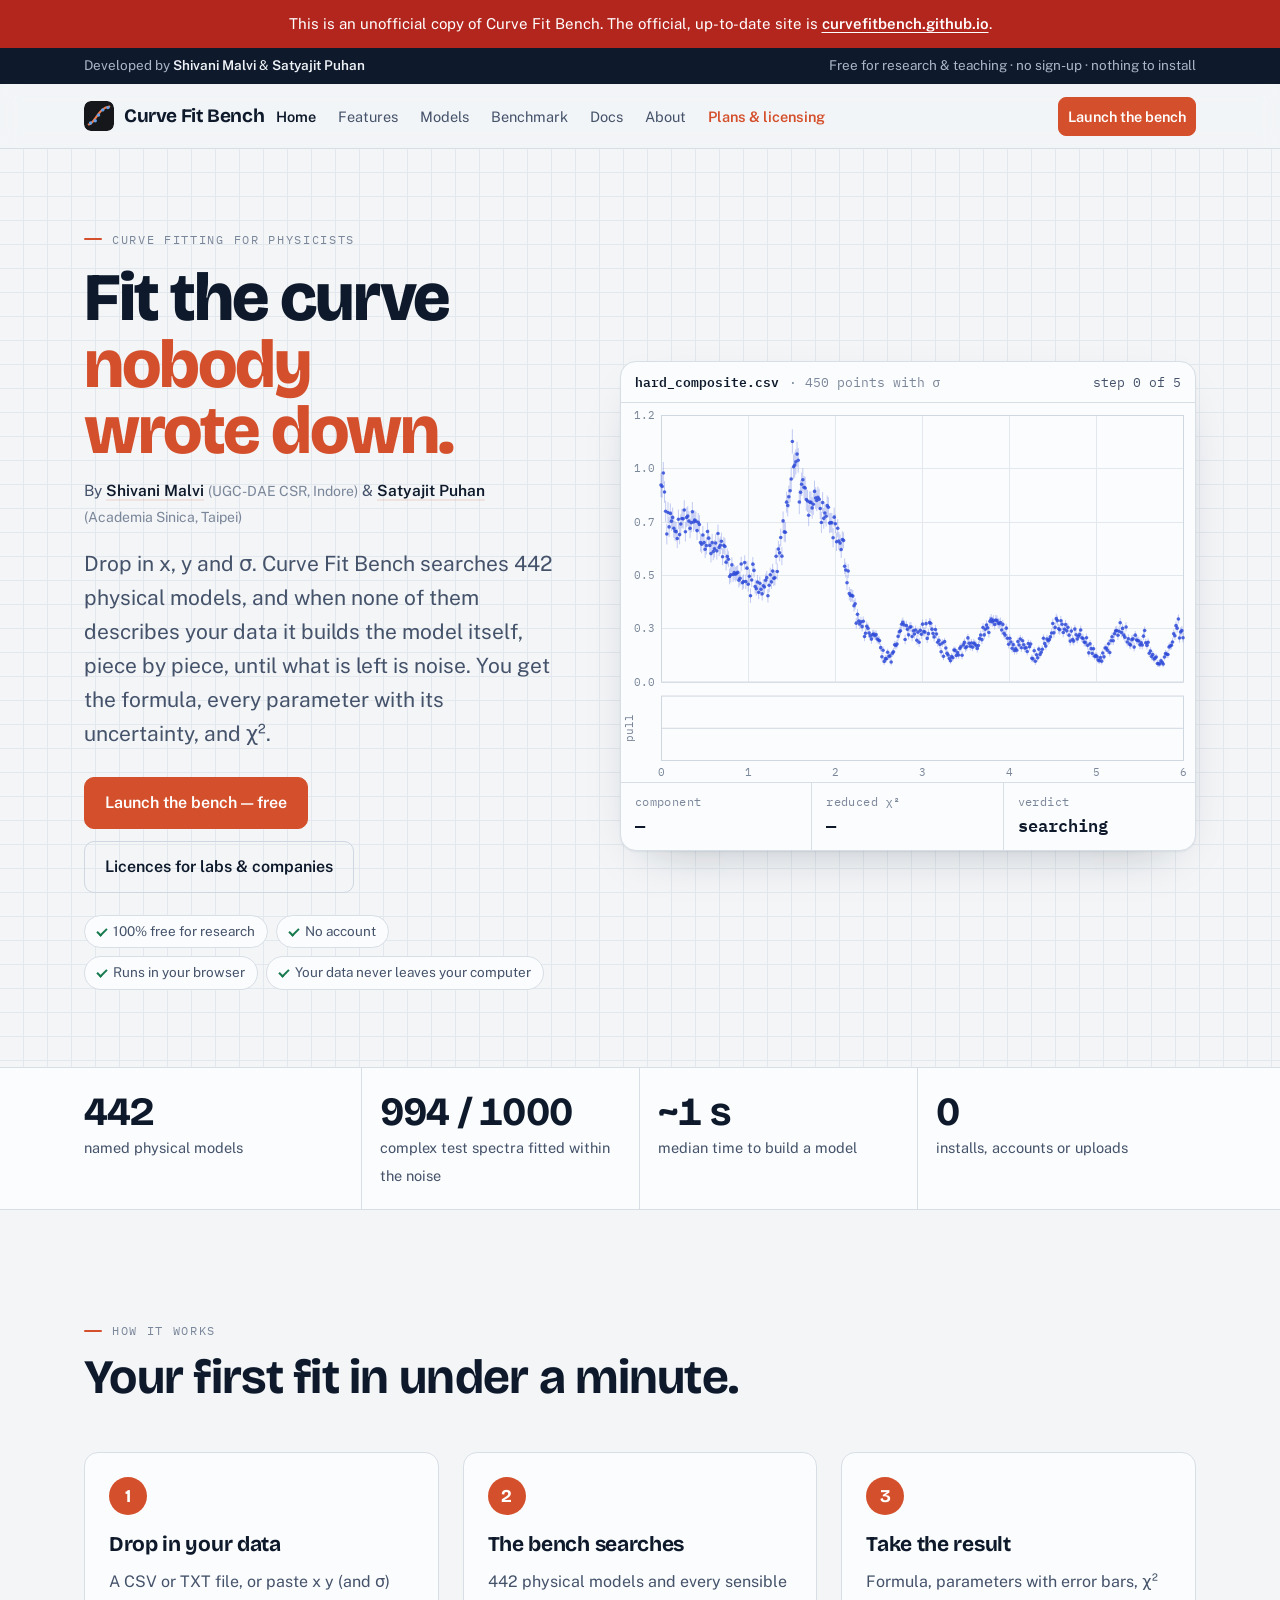
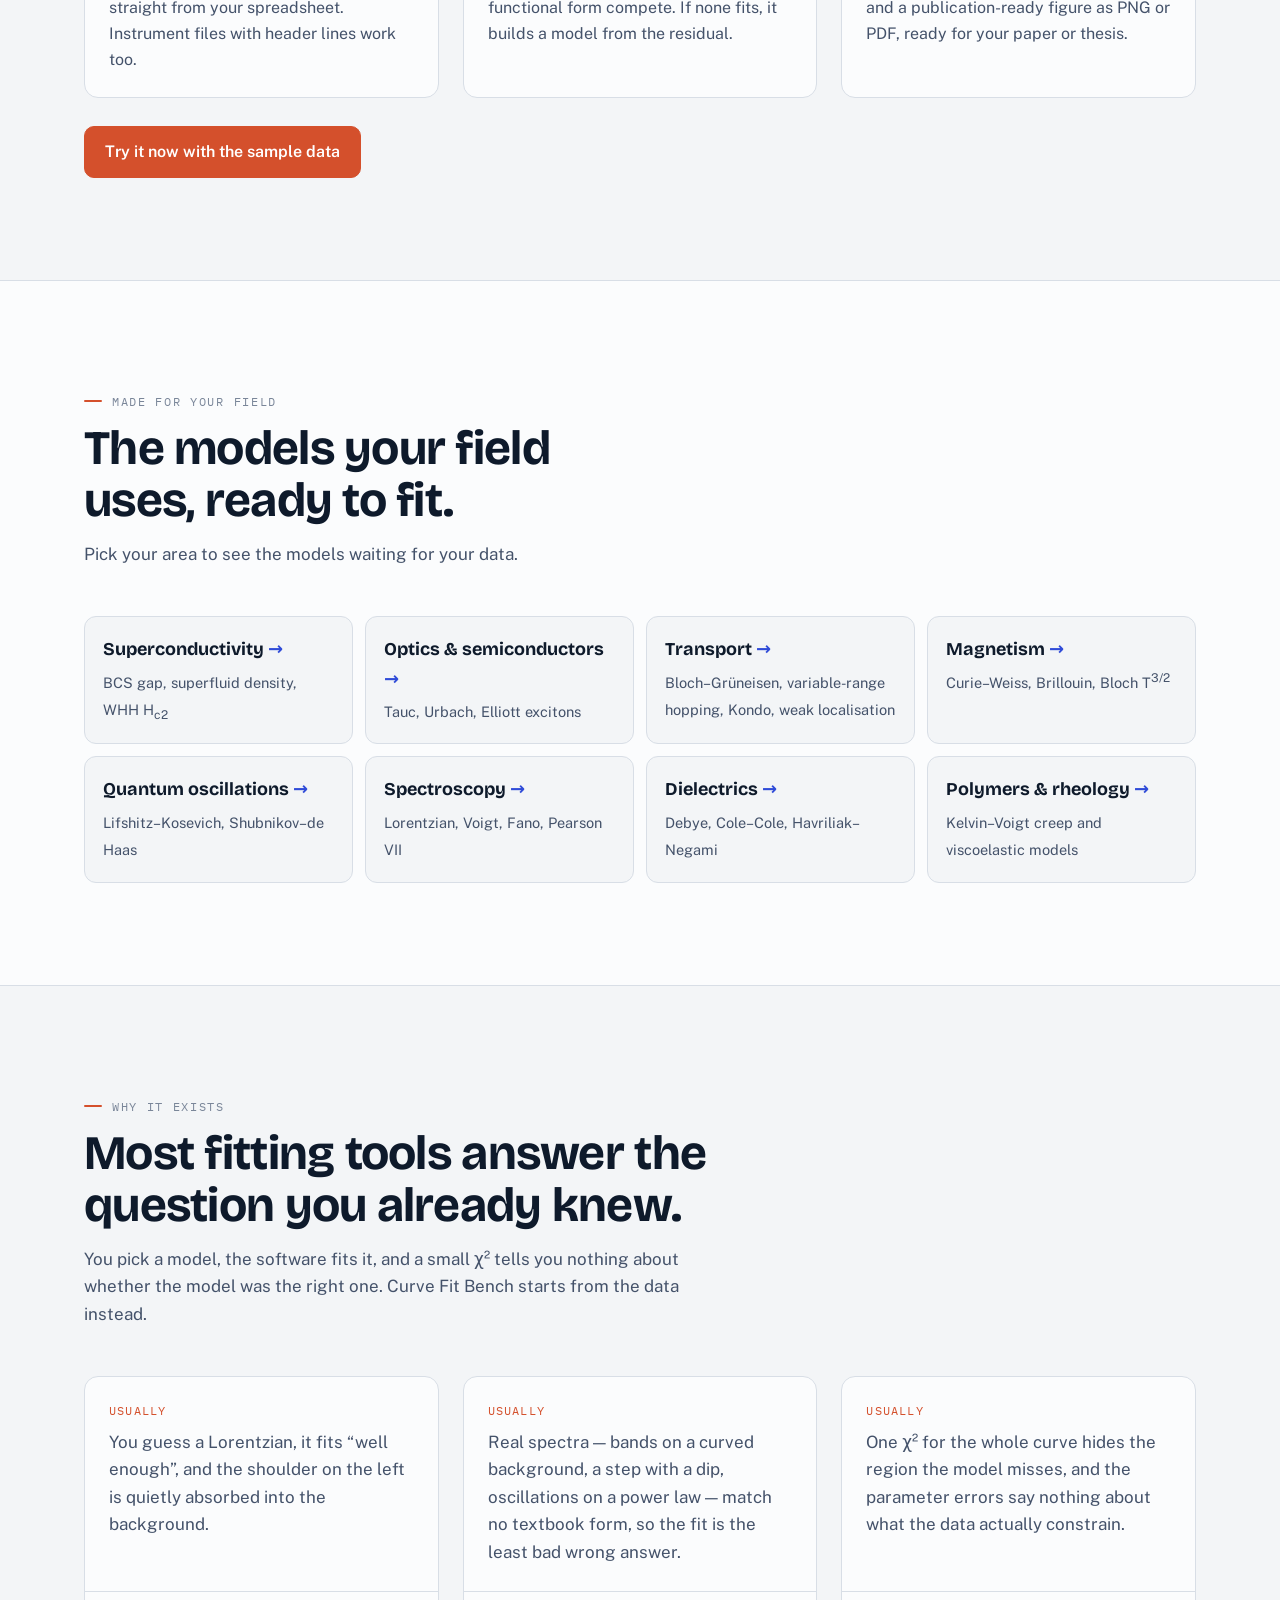
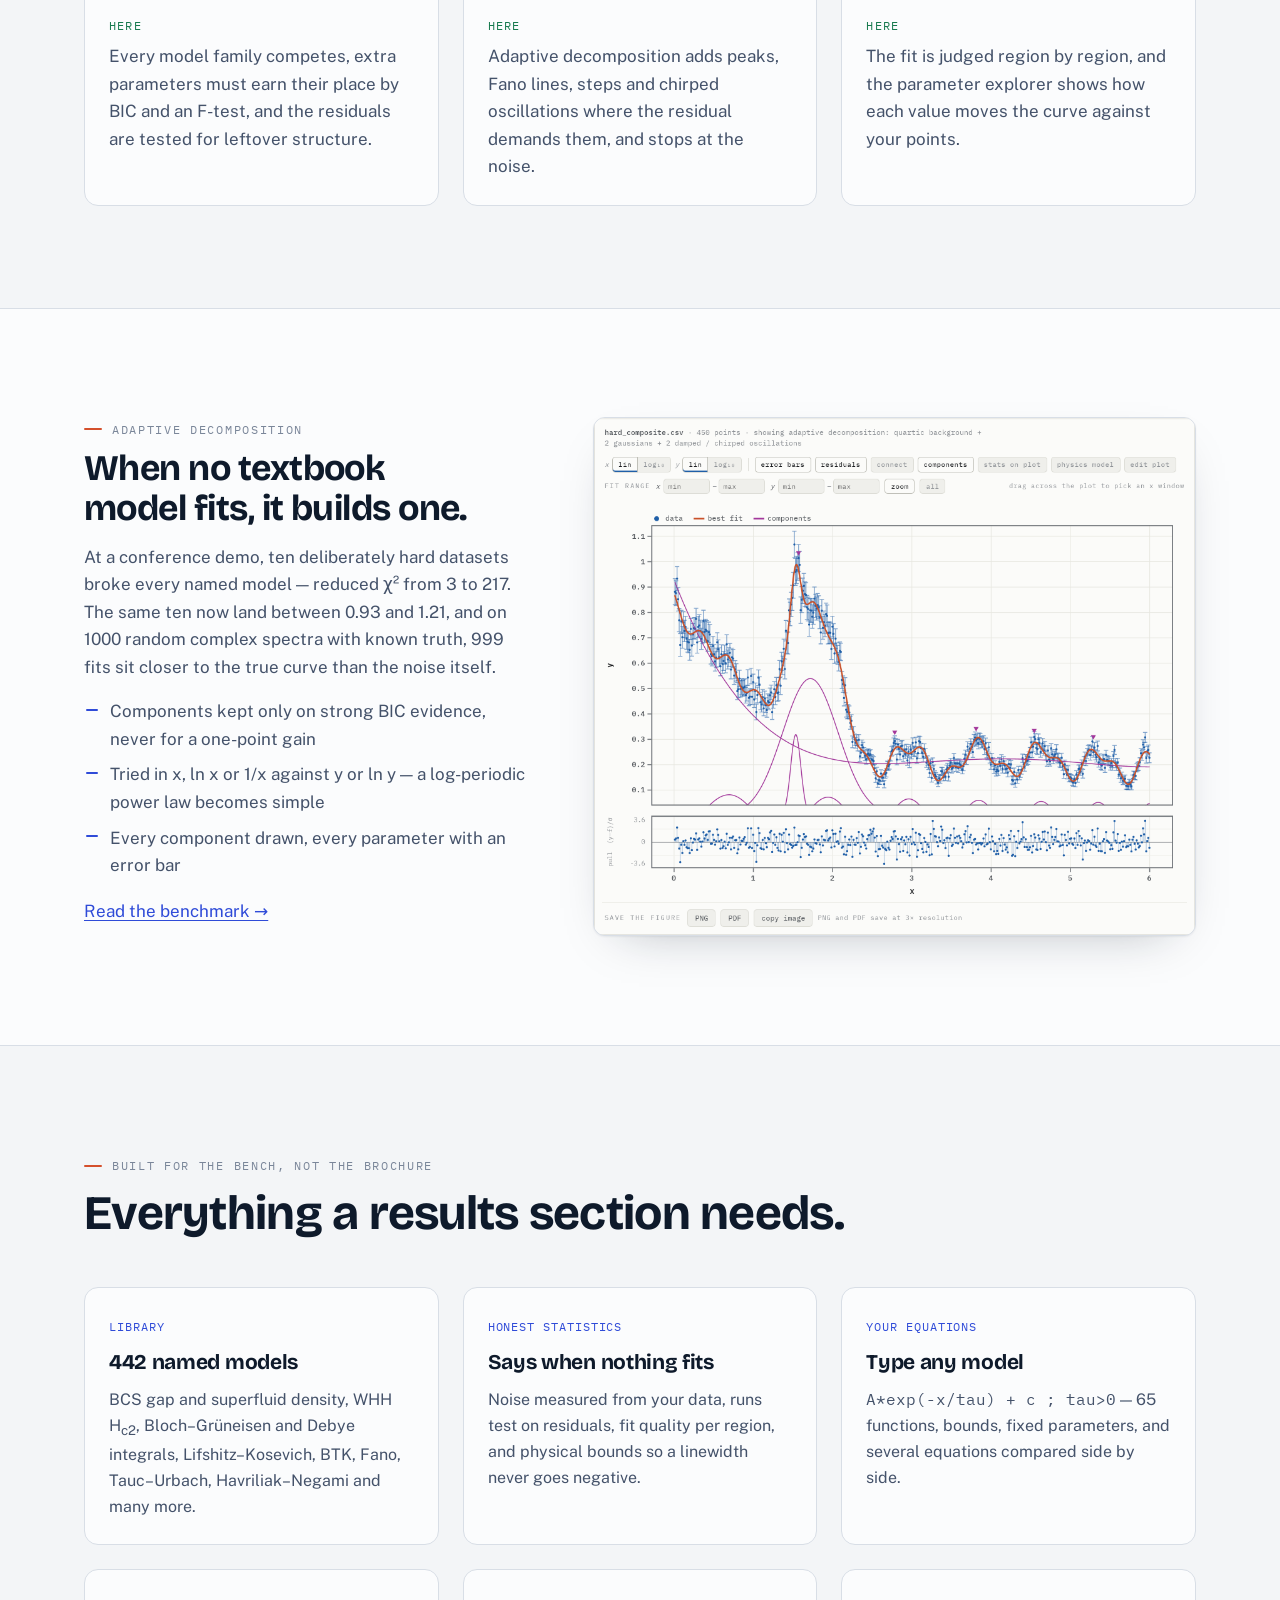
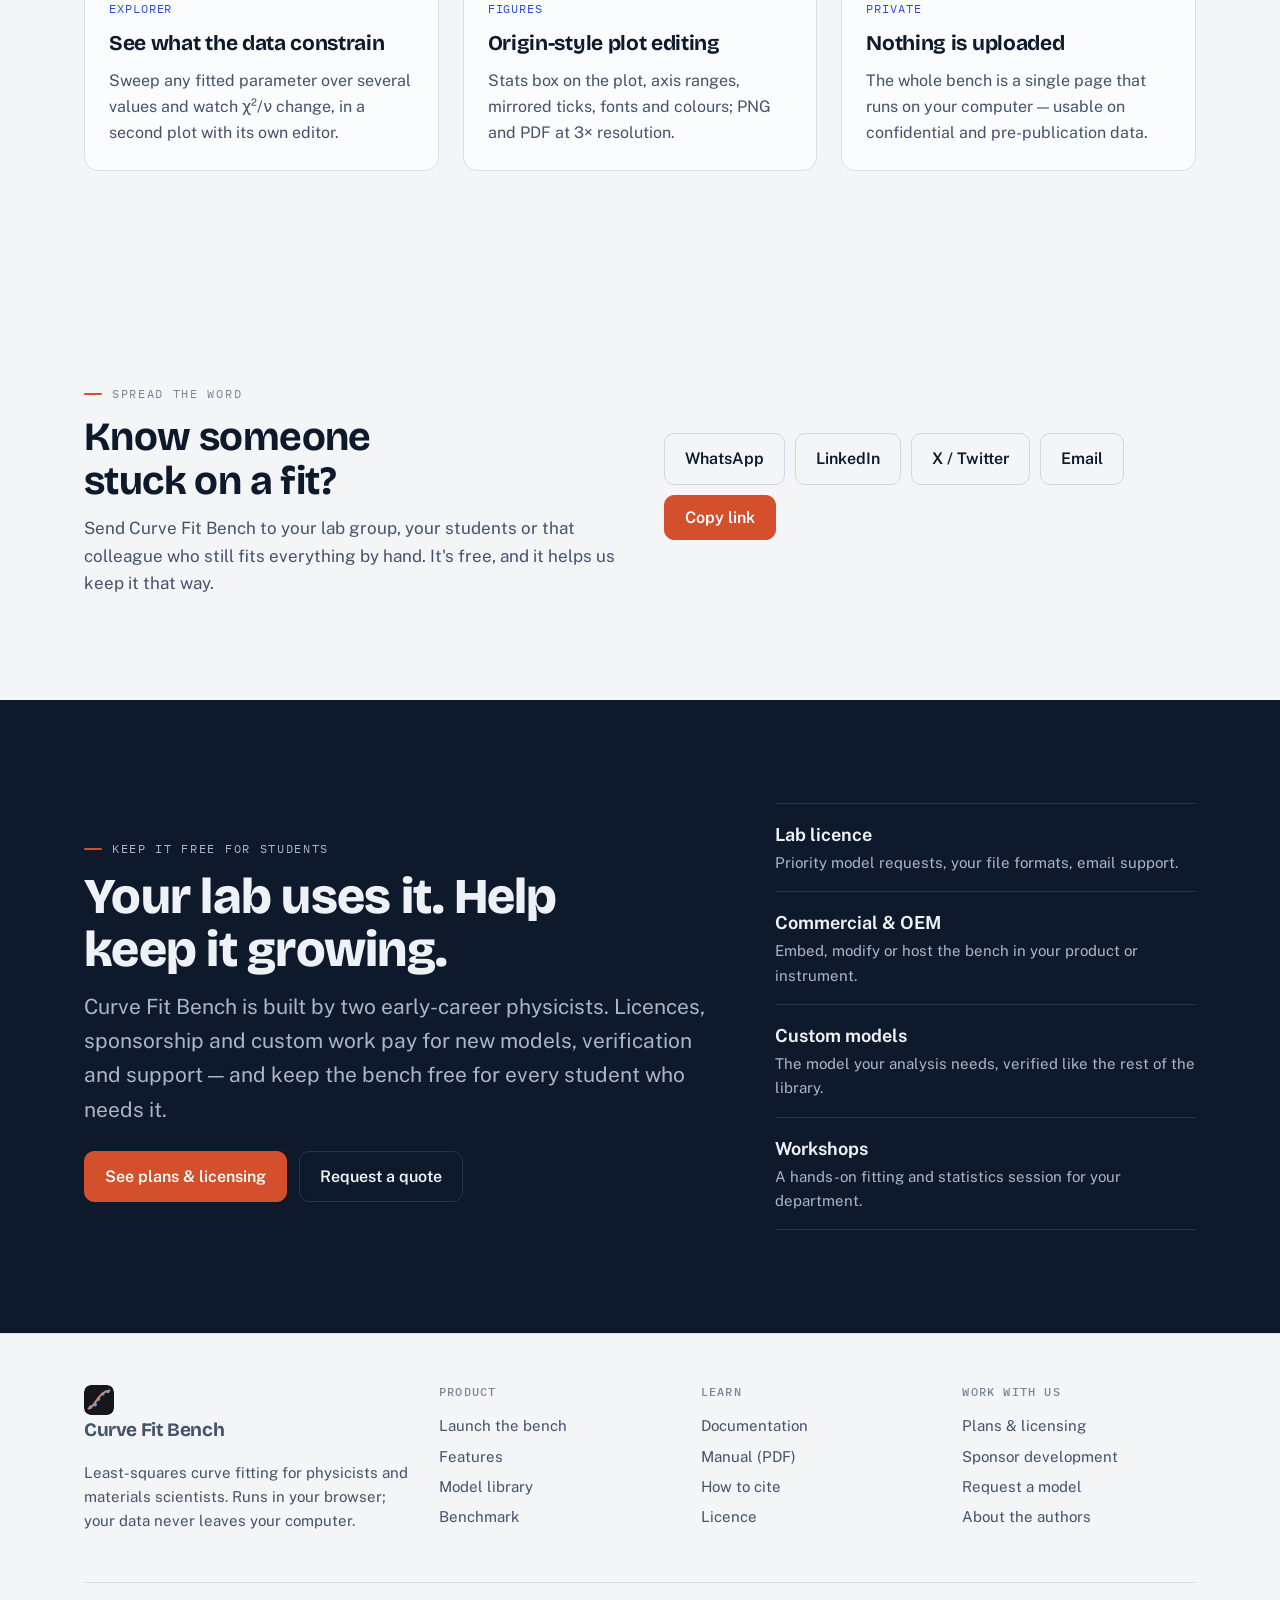
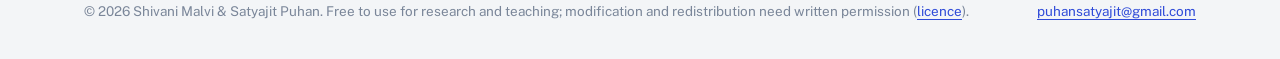
==== commit fec43ed9: "Security hardening: strict content policy, self-hosted fonts, frame and copy guards, security.txt Co" ====
--- a/index.html
+++ b/index.html
@@ -3,6 +3,8 @@
 <head>
 <meta charset="utf-8">
 <meta name="viewport" content="width=device-width, initial-scale=1, viewport-fit=cover">
+<meta http-equiv="Content-Security-Policy" content="default-src 'none'; script-src 'self'; style-src 'self' 'unsafe-inline'; img-src 'self' data:; font-src 'self'; connect-src 'none'; media-src 'none'; object-src 'none'; frame-src 'none'; worker-src 'none'; manifest-src 'self'; base-uri 'none'; form-action 'none'; upgrade-insecure-requests">
+<meta name="referrer" content="strict-origin-when-cross-origin">
 <title>Curve Fit Bench — curve fitting for physicists</title>
 <meta name="description" content="Free in-browser least-squares fitting with 442 physical models and adaptive decomposition for complex data. By Shivani Malvi and Satyajit Puhan.">
 <link rel="icon" href="assets/img/logo.svg" type="image/svg+xml">
@@ -16,9 +18,7 @@
 <meta name="author" content="Shivani Malvi, Satyajit Puhan">
 <meta name="keywords" content="curve fitting, free curve fitting software, least squares, nonlinear fit, physics data analysis, condensed matter, materials science, spectroscopy fitting, peak fitting, BCS fit, Tauc plot, online fitting tool">
 <script type="application/ld+json">{"@context": "https://schema.org", "@type": "SoftwareApplication", "name": "Curve Fit Bench", "applicationCategory": "ScientificApplication", "operatingSystem": "Any (web browser)", "url": "https://curvefitbench.github.io/", "description": "Free in-browser least-squares curve fitting with 442 physical models and automatic model selection.", "offers": {"@type": "Offer", "price": "0", "priceCurrency": "USD"}, "author": [{"@type": "Person", "name": "Shivani Malvi"}, {"@type": "Person", "name": "Satyajit Puhan"}]}</script>
-<link rel="preconnect" href="https://fonts.googleapis.com">
-<link rel="preconnect" href="https://fonts.gstatic.com" crossorigin>
-<link rel="stylesheet" href="https://fonts.googleapis.com/css2?family=Bricolage+Grotesque:opsz,wght@12..96,600;12..96,700;12..96,800&family=IBM+Plex+Mono:wght@400;500;600&family=Public+Sans:wght@400;500;600;650&display=swap">
+<link rel="stylesheet" href="assets/fonts/site-fonts.css">
 <link rel="stylesheet" href="assets/site.css">
 </head>
 <body>
@@ -171,9 +171,9 @@
       <p>Send Curve Fit Bench to your lab group, your students or that colleague who still fits everything by hand. It's free, and it helps us keep it that way.</p>
     </div>
     <div class="share-btns">
-      <a class="btn btn-ghost" target="_blank" rel="noopener" href="https://wa.me/?text=Curve%20Fit%20Bench%3A%20free%20curve%20fitting%20for%20physicists%2C%20with%20440%2B%20physics%20models%2C%20in%20the%20browser%20https%3A//curvefitbench.github.io/">WhatsApp</a>
-      <a class="btn btn-ghost" target="_blank" rel="noopener" href="https://www.linkedin.com/sharing/share-offsite/?url=https%3A//curvefitbench.github.io/">LinkedIn</a>
-      <a class="btn btn-ghost" target="_blank" rel="noopener" href="https://x.com/intent/post?text=Curve%20Fit%20Bench%3A%20free%20curve%20fitting%20for%20physicists%2C%20with%20440%2B%20physics%20models%2C%20in%20the%20browser&amp;url=https%3A//curvefitbench.github.io/">X / Twitter</a>
+      <a class="btn btn-ghost" target="_blank" rel="noopener noreferrer" href="https://wa.me/?text=Curve%20Fit%20Bench%3A%20free%20curve%20fitting%20for%20physicists%2C%20with%20440%2B%20physics%20models%2C%20in%20the%20browser%20https%3A//curvefitbench.github.io/">WhatsApp</a>
+      <a class="btn btn-ghost" target="_blank" rel="noopener noreferrer" href="https://www.linkedin.com/sharing/share-offsite/?url=https%3A//curvefitbench.github.io/">LinkedIn</a>
+      <a class="btn btn-ghost" target="_blank" rel="noopener noreferrer" href="https://x.com/intent/post?text=Curve%20Fit%20Bench%3A%20free%20curve%20fitting%20for%20physicists%2C%20with%20440%2B%20physics%20models%2C%20in%20the%20browser&amp;url=https%3A//curvefitbench.github.io/">X / Twitter</a>
       <a class="btn btn-ghost" href="mailto:?subject=Curve%20Fit%20Bench%20-%20free%20curve%20fitting&amp;body=Curve%20Fit%20Bench%3A%20free%20curve%20fitting%20for%20physicists%2C%20with%20440%2B%20physics%20models%2C%20in%20the%20browser%0Ahttps%3A//curvefitbench.github.io/">Email</a>
       <button class="btn btn-primary" type="button" data-share="https://curvefitbench.github.io/">Copy link</button>
     </div>
--- a/assets/fonts/site-fonts.css
+++ b/assets/fonts/site-fonts.css
@@ -0,0 +1,187 @@
+/* Self-hosted fonts (SIL Open Font License): no requests to third parties. */
+/* latin-ext */
+@font-face {
+  font-family: 'Bricolage Grotesque';
+  font-style: normal;
+  font-weight: 600;
+  font-stretch: 100%;
+  font-display: swap;
+  src: url(BricolageGrotesque-600-latin-ext-a4fe79.woff2) format('woff2');
+  unicode-range: U+0100-02BA, U+02BD-02C5, U+02C7-02CC, U+02CE-02D7, U+02DD-02FF, U+0304, U+0308, U+0329, U+1D00-1DBF, U+1E00-1E9F, U+1EF2-1EFF, U+2020, U+20A0-20AB, U+20AD-20C0, U+2113, U+2C60-2C7F, U+A720-A7FF;
+}
+/* latin */
+@font-face {
+  font-family: 'Bricolage Grotesque';
+  font-style: normal;
+  font-weight: 600;
+  font-stretch: 100%;
+  font-display: swap;
+  src: url(BricolageGrotesque-600-latin-a97232.woff2) format('woff2');
+  unicode-range: U+0000-00FF, U+0131, U+0152-0153, U+02BB-02BC, U+02C6, U+02DA, U+02DC, U+0304, U+0308, U+0329, U+2000-206F, U+20AC, U+2122, U+2191, U+2193, U+2212, U+2215, U+FEFF, U+FFFD;
+}
+/* latin-ext */
+@font-face {
+  font-family: 'Bricolage Grotesque';
+  font-style: normal;
+  font-weight: 700;
+  font-stretch: 100%;
+  font-display: swap;
+  src: url(BricolageGrotesque-700-latin-ext-a4fe79.woff2) format('woff2');
+  unicode-range: U+0100-02BA, U+02BD-02C5, U+02C7-02CC, U+02CE-02D7, U+02DD-02FF, U+0304, U+0308, U+0329, U+1D00-1DBF, U+1E00-1E9F, U+1EF2-1EFF, U+2020, U+20A0-20AB, U+20AD-20C0, U+2113, U+2C60-2C7F, U+A720-A7FF;
+}
+/* latin */
+@font-face {
+  font-family: 'Bricolage Grotesque';
+  font-style: normal;
+  font-weight: 700;
+  font-stretch: 100%;
+  font-display: swap;
+  src: url(BricolageGrotesque-700-latin-a97232.woff2) format('woff2');
+  unicode-range: U+0000-00FF, U+0131, U+0152-0153, U+02BB-02BC, U+02C6, U+02DA, U+02DC, U+0304, U+0308, U+0329, U+2000-206F, U+20AC, U+2122, U+2191, U+2193, U+2212, U+2215, U+FEFF, U+FFFD;
+}
+/* latin-ext */
+@font-face {
+  font-family: 'Bricolage Grotesque';
+  font-style: normal;
+  font-weight: 800;
+  font-stretch: 100%;
+  font-display: swap;
+  src: url(BricolageGrotesque-800-latin-ext-a4fe79.woff2) format('woff2');
+  unicode-range: U+0100-02BA, U+02BD-02C5, U+02C7-02CC, U+02CE-02D7, U+02DD-02FF, U+0304, U+0308, U+0329, U+1D00-1DBF, U+1E00-1E9F, U+1EF2-1EFF, U+2020, U+20A0-20AB, U+20AD-20C0, U+2113, U+2C60-2C7F, U+A720-A7FF;
+}
+/* latin */
+@font-face {
+  font-family: 'Bricolage Grotesque';
+  font-style: normal;
+  font-weight: 800;
+  font-stretch: 100%;
+  font-display: swap;
+  src: url(BricolageGrotesque-800-latin-a97232.woff2) format('woff2');
+  unicode-range: U+0000-00FF, U+0131, U+0152-0153, U+02BB-02BC, U+02C6, U+02DA, U+02DC, U+0304, U+0308, U+0329, U+2000-206F, U+20AC, U+2122, U+2191, U+2193, U+2212, U+2215, U+FEFF, U+FFFD;
+}
+/* latin-ext */
+@font-face {
+  font-family: 'IBM Plex Mono';
+  font-style: normal;
+  font-weight: 400;
+  font-display: swap;
+  src: url(IBMPlexMono-400-latin-ext-7f25d9.woff2) format('woff2');
+  unicode-range: U+0100-02BA, U+02BD-02C5, U+02C7-02CC, U+02CE-02D7, U+02DD-02FF, U+0304, U+0308, U+0329, U+1D00-1DBF, U+1E00-1E9F, U+1EF2-1EFF, U+2020, U+20A0-20AB, U+20AD-20C0, U+2113, U+2C60-2C7F, U+A720-A7FF;
+}
+/* latin */
+@font-face {
+  font-family: 'IBM Plex Mono';
+  font-style: normal;
+  font-weight: 400;
+  font-display: swap;
+  src: url(IBMPlexMono-400-latin-d196e8.woff2) format('woff2');
+  unicode-range: U+0000-00FF, U+0131, U+0152-0153, U+02BB-02BC, U+02C6, U+02DA, U+02DC, U+0304, U+0308, U+0329, U+2000-206F, U+20AC, U+2122, U+2191, U+2193, U+2212, U+2215, U+FEFF, U+FFFD;
+}
+/* latin-ext */
+@font-face {
+  font-family: 'IBM Plex Mono';
+  font-style: normal;
+  font-weight: 500;
+  font-display: swap;
+  src: url(IBMPlexMono-500-latin-ext-b42080.woff2) format('woff2');
+  unicode-range: U+0100-02BA, U+02BD-02C5, U+02C7-02CC, U+02CE-02D7, U+02DD-02FF, U+0304, U+0308, U+0329, U+1D00-1DBF, U+1E00-1E9F, U+1EF2-1EFF, U+2020, U+20A0-20AB, U+20AD-20C0, U+2113, U+2C60-2C7F, U+A720-A7FF;
+}
+/* latin */
+@font-face {
+  font-family: 'IBM Plex Mono';
+  font-style: normal;
+  font-weight: 500;
+  font-display: swap;
+  src: url(IBMPlexMono-500-latin-a7544c.woff2) format('woff2');
+  unicode-range: U+0000-00FF, U+0131, U+0152-0153, U+02BB-02BC, U+02C6, U+02DA, U+02DC, U+0304, U+0308, U+0329, U+2000-206F, U+20AC, U+2122, U+2191, U+2193, U+2212, U+2215, U+FEFF, U+FFFD;
+}
+/* latin-ext */
+@font-face {
+  font-family: 'IBM Plex Mono';
+  font-style: normal;
+  font-weight: 600;
+  font-display: swap;
+  src: url(IBMPlexMono-600-latin-ext-bf8910.woff2) format('woff2');
+  unicode-range: U+0100-02BA, U+02BD-02C5, U+02C7-02CC, U+02CE-02D7, U+02DD-02FF, U+0304, U+0308, U+0329, U+1D00-1DBF, U+1E00-1E9F, U+1EF2-1EFF, U+2020, U+20A0-20AB, U+20AD-20C0, U+2113, U+2C60-2C7F, U+A720-A7FF;
+}
+/* latin */
+@font-face {
+  font-family: 'IBM Plex Mono';
+  font-style: normal;
+  font-weight: 600;
+  font-display: swap;
+  src: url(IBMPlexMono-600-latin-9b8270.woff2) format('woff2');
+  unicode-range: U+0000-00FF, U+0131, U+0152-0153, U+02BB-02BC, U+02C6, U+02DA, U+02DC, U+0304, U+0308, U+0329, U+2000-206F, U+20AC, U+2122, U+2191, U+2193, U+2212, U+2215, U+FEFF, U+FFFD;
+}
+/* latin-ext */
+@font-face {
+  font-family: 'Public Sans';
+  font-style: normal;
+  font-weight: 400;
+  font-display: swap;
+  src: url(PublicSans-400-latin-ext-98f94f.woff2) format('woff2');
+  unicode-range: U+0100-02BA, U+02BD-02C5, U+02C7-02CC, U+02CE-02D7, U+02DD-02FF, U+0304, U+0308, U+0329, U+1D00-1DBF, U+1E00-1E9F, U+1EF2-1EFF, U+2020, U+20A0-20AB, U+20AD-20C0, U+2113, U+2C60-2C7F, U+A720-A7FF;
+}
+/* latin */
+@font-face {
+  font-family: 'Public Sans';
+  font-style: normal;
+  font-weight: 400;
+  font-display: swap;
+  src: url(PublicSans-400-latin-e769ef.woff2) format('woff2');
+  unicode-range: U+0000-00FF, U+0131, U+0152-0153, U+02BB-02BC, U+02C6, U+02DA, U+02DC, U+0304, U+0308, U+0329, U+2000-206F, U+20AC, U+2122, U+2191, U+2193, U+2212, U+2215, U+FEFF, U+FFFD;
+}
+/* latin-ext */
+@font-face {
+  font-family: 'Public Sans';
+  font-style: normal;
+  font-weight: 500;
+  font-display: swap;
+  src: url(PublicSans-500-latin-ext-98f94f.woff2) format('woff2');
+  unicode-range: U+0100-02BA, U+02BD-02C5, U+02C7-02CC, U+02CE-02D7, U+02DD-02FF, U+0304, U+0308, U+0329, U+1D00-1DBF, U+1E00-1E9F, U+1EF2-1EFF, U+2020, U+20A0-20AB, U+20AD-20C0, U+2113, U+2C60-2C7F, U+A720-A7FF;
+}
+/* latin */
+@font-face {
+  font-family: 'Public Sans';
+  font-style: normal;
+  font-weight: 500;
+  font-display: swap;
+  src: url(PublicSans-500-latin-e769ef.woff2) format('woff2');
+  unicode-range: U+0000-00FF, U+0131, U+0152-0153, U+02BB-02BC, U+02C6, U+02DA, U+02DC, U+0304, U+0308, U+0329, U+2000-206F, U+20AC, U+2122, U+2191, U+2193, U+2212, U+2215, U+FEFF, U+FFFD;
+}
+/* latin-ext */
+@font-face {
+  font-family: 'Public Sans';
+  font-style: normal;
+  font-weight: 600;
+  font-display: swap;
+  src: url(PublicSans-600-latin-ext-98f94f.woff2) format('woff2');
+  unicode-range: U+0100-02BA, U+02BD-02C5, U+02C7-02CC, U+02CE-02D7, U+02DD-02FF, U+0304, U+0308, U+0329, U+1D00-1DBF, U+1E00-1E9F, U+1EF2-1EFF, U+2020, U+20A0-20AB, U+20AD-20C0, U+2113, U+2C60-2C7F, U+A720-A7FF;
+}
+/* latin */
+@font-face {
+  font-family: 'Public Sans';
+  font-style: normal;
+  font-weight: 600;
+  font-display: swap;
+  src: url(PublicSans-600-latin-e769ef.woff2) format('woff2');
+  unicode-range: U+0000-00FF, U+0131, U+0152-0153, U+02BB-02BC, U+02C6, U+02DA, U+02DC, U+0304, U+0308, U+0329, U+2000-206F, U+20AC, U+2122, U+2191, U+2193, U+2212, U+2215, U+FEFF, U+FFFD;
+}
+/* latin-ext */
+@font-face {
+  font-family: 'Public Sans';
+  font-style: normal;
+  font-weight: 650;
+  font-display: swap;
+  src: url(PublicSans-650-latin-ext-98f94f.woff2) format('woff2');
+  unicode-range: U+0100-02BA, U+02BD-02C5, U+02C7-02CC, U+02CE-02D7, U+02DD-02FF, U+0304, U+0308, U+0329, U+1D00-1DBF, U+1E00-1E9F, U+1EF2-1EFF, U+2020, U+20A0-20AB, U+20AD-20C0, U+2113, U+2C60-2C7F, U+A720-A7FF;
+}
+/* latin */
+@font-face {
+  font-family: 'Public Sans';
+  font-style: normal;
+  font-weight: 650;
+  font-display: swap;
+  src: url(PublicSans-650-latin-e769ef.woff2) format('woff2');
+  unicode-range: U+0000-00FF, U+0131, U+0152-0153, U+02BB-02BC, U+02C6, U+02DA, U+02DC, U+0304, U+0308, U+0329, U+2000-206F, U+20AC, U+2122, U+2191, U+2193, U+2212, U+2215, U+FEFF, U+FFFD;
+}
--- a/assets/site.css
+++ b/assets/site.css
@@ -334,3 +334,7 @@
 .share h2{font-size:clamp(28px,3.6vw,40px);line-height:1.1;margin:12px 0 12px;font-weight:700}
 .share p{color:var(--ink-2);margin:0}
 .share-btns{display:flex;flex-wrap:wrap;gap:10px}
+
+/* integrity notice (framed or unofficial copy) */
+.guard{background:#b3261e;color:#fff;padding:12px 16px;font-size:15px;text-align:center}
+.guard a{color:#fff;font-weight:600}
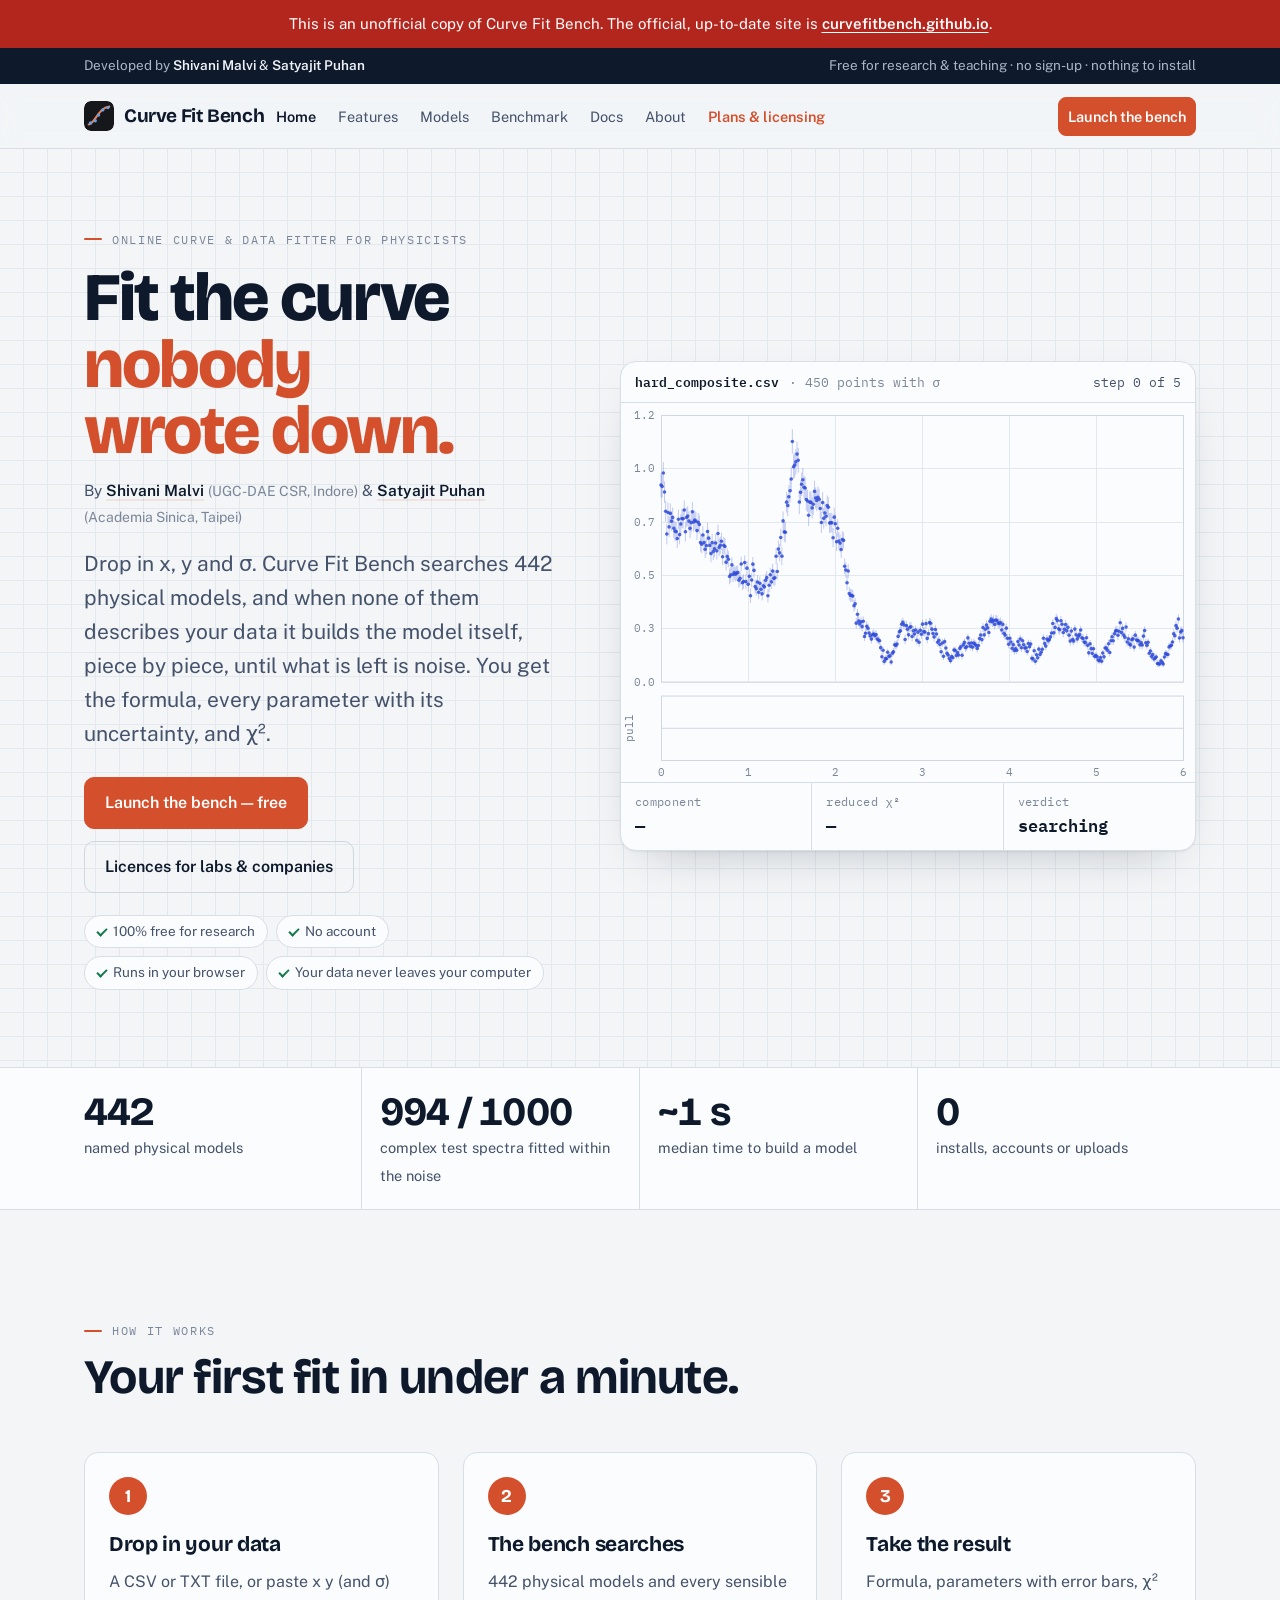
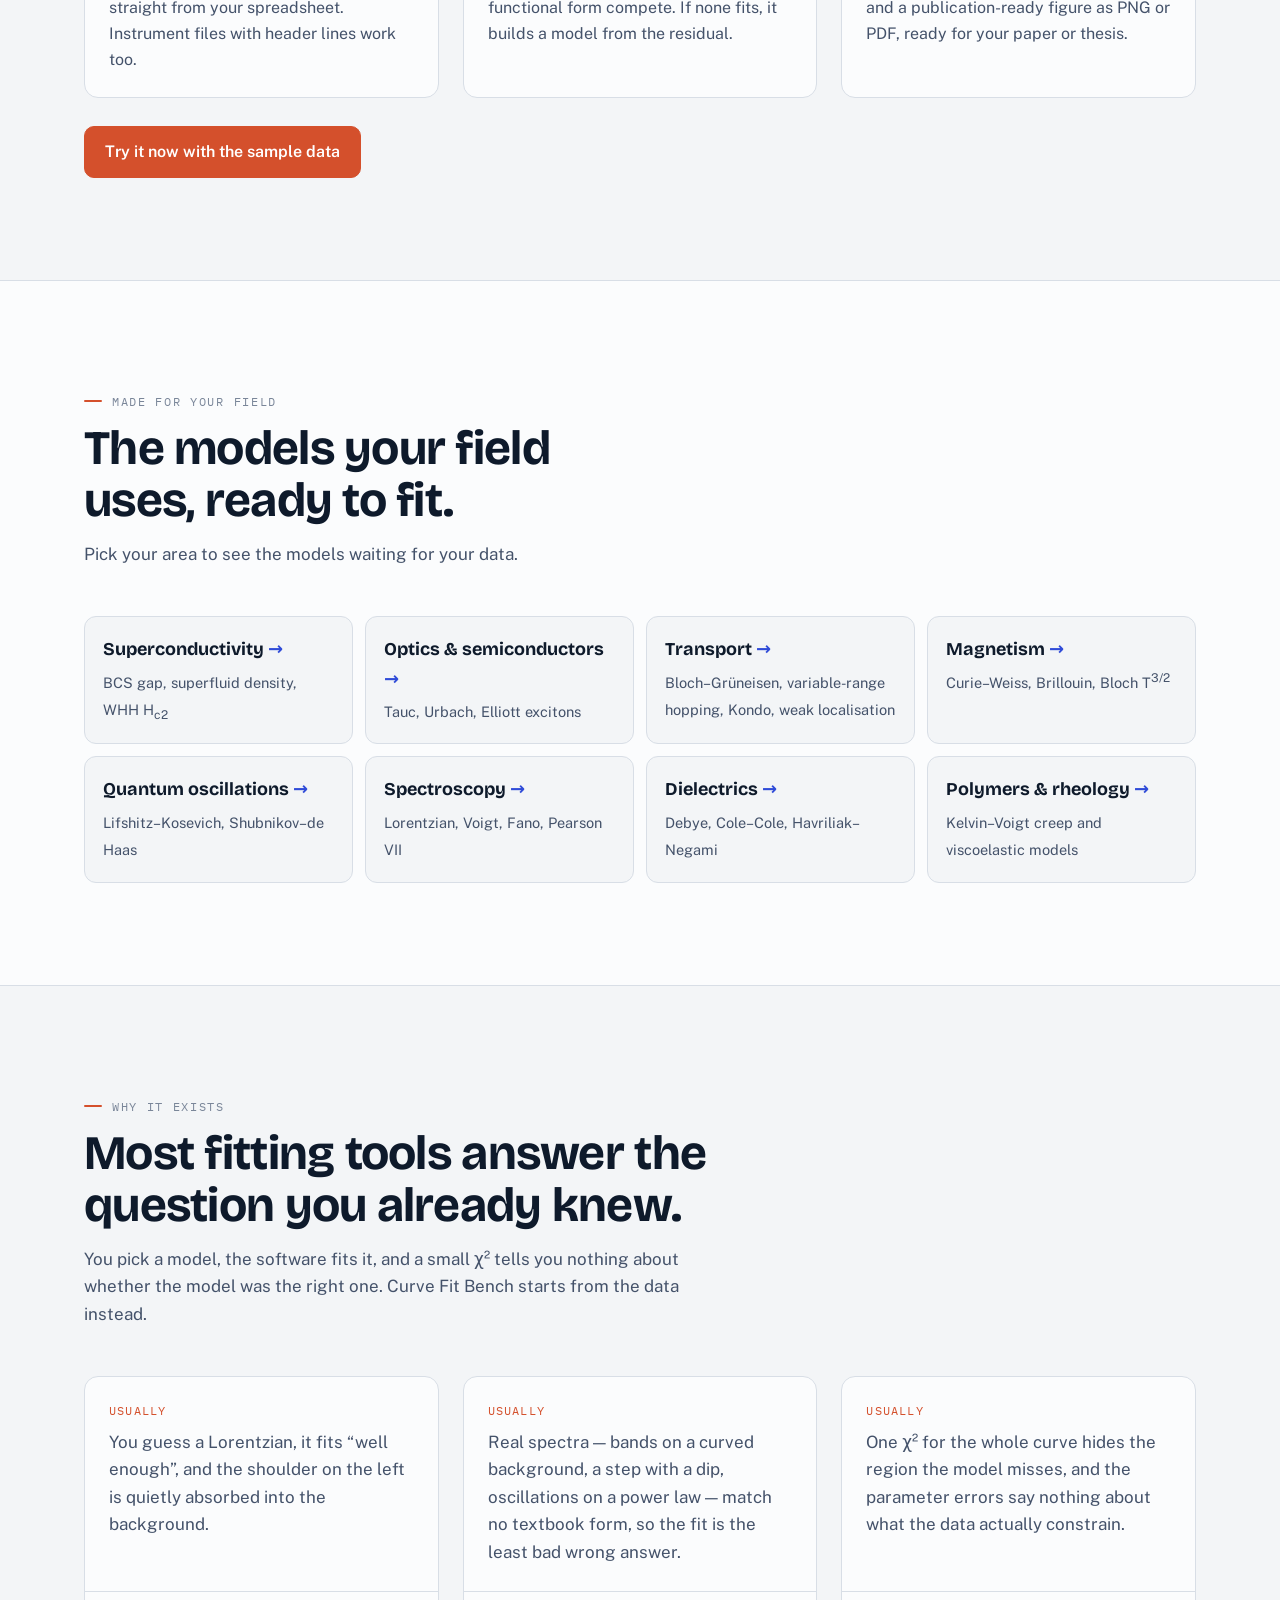
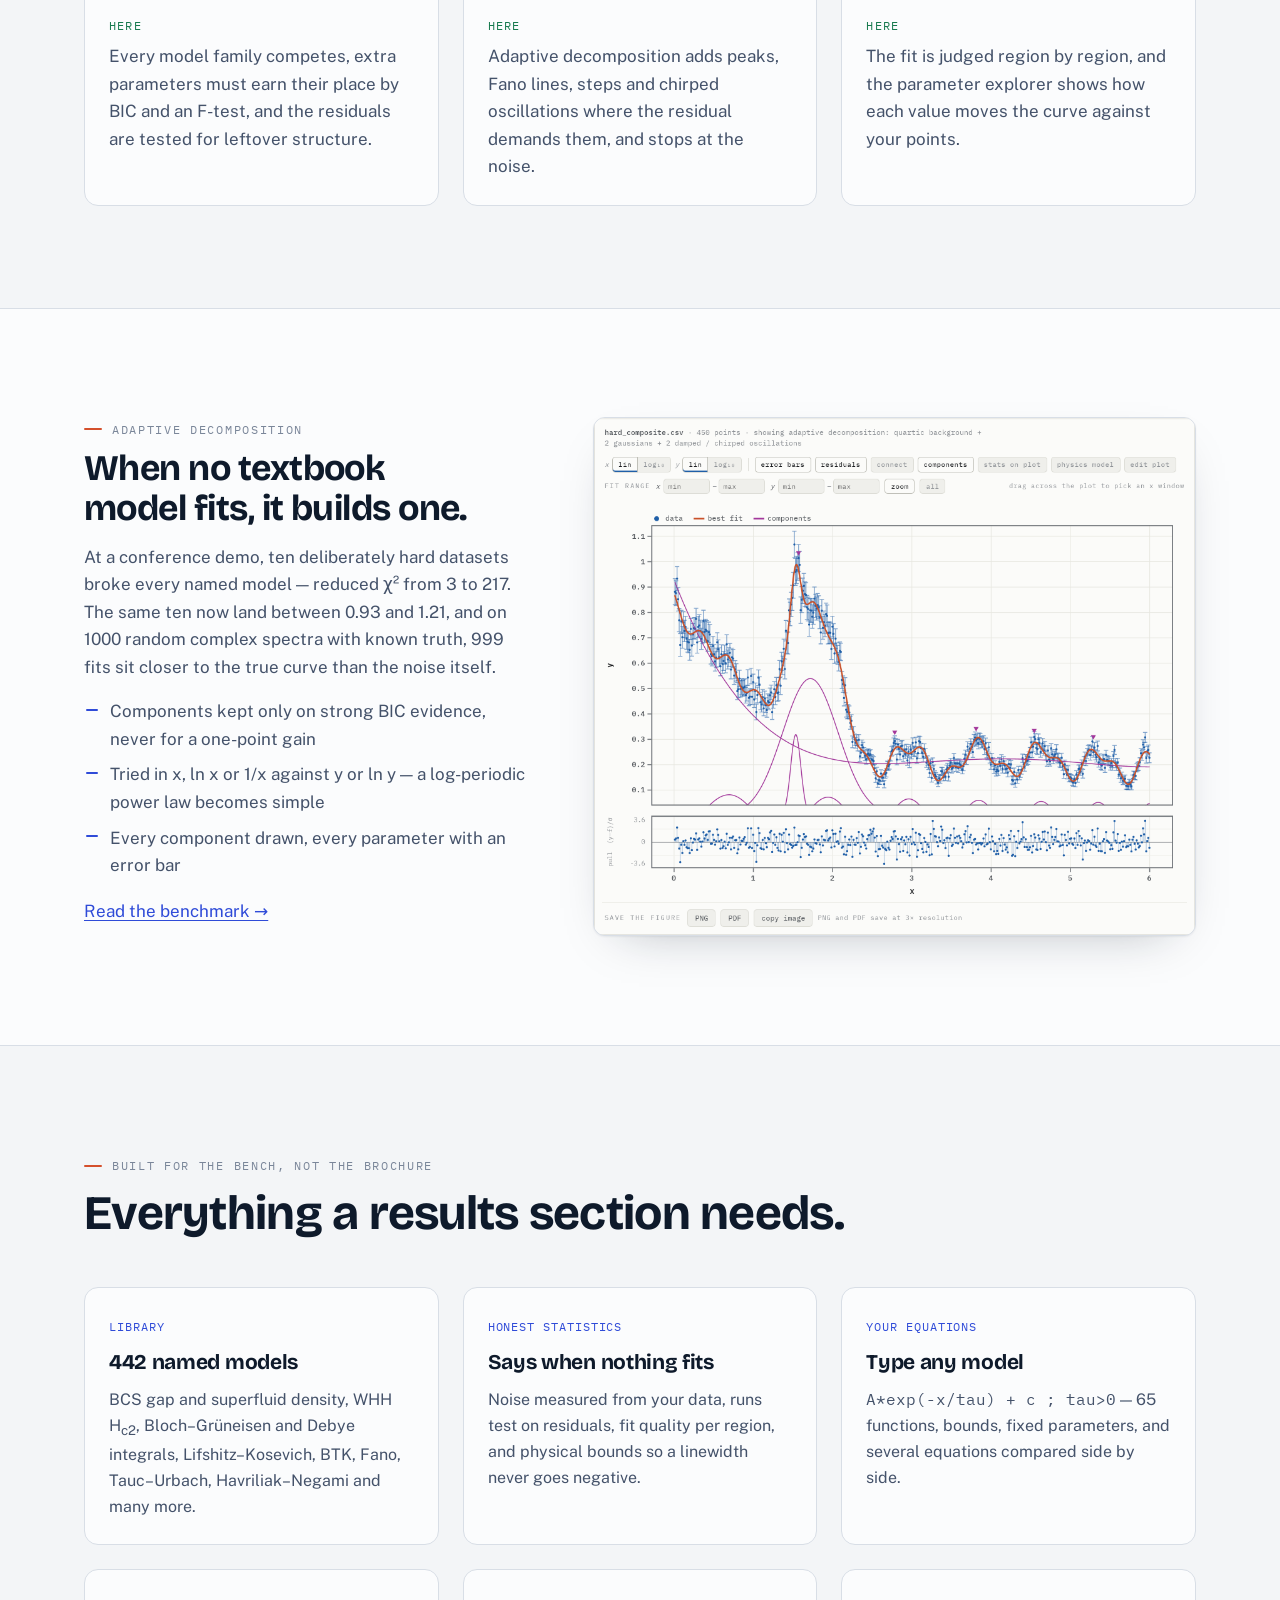
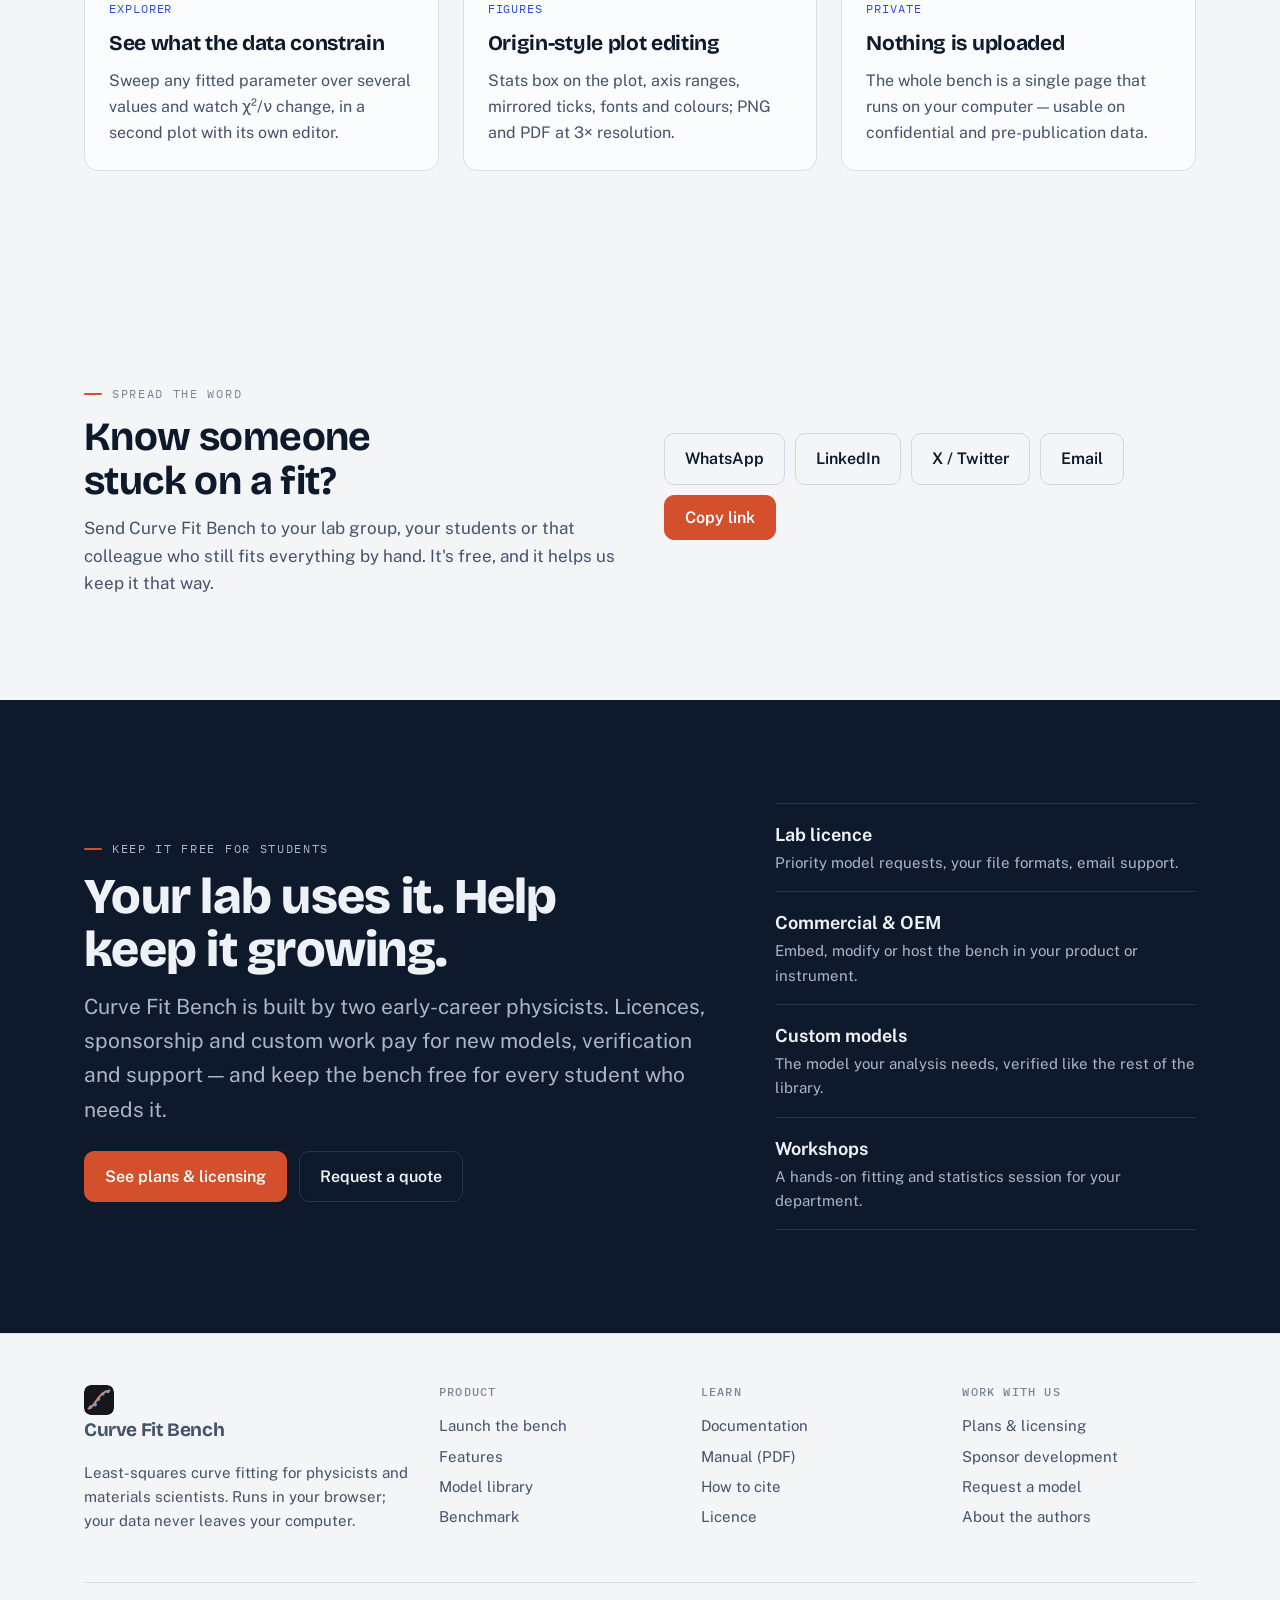
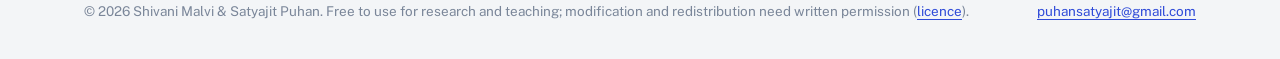
==== commit cef3563f: "Search: online curve fitter and data fitter in titles, descriptions and structured data; canonical a" ====
--- a/index.html
+++ b/index.html
@@ -5,19 +5,19 @@
 <meta name="viewport" content="width=device-width, initial-scale=1, viewport-fit=cover">
 <meta http-equiv="Content-Security-Policy" content="default-src 'none'; script-src 'self'; style-src 'self' 'unsafe-inline'; img-src 'self' data:; font-src 'self'; connect-src 'none'; media-src 'none'; object-src 'none'; frame-src 'none'; worker-src 'none'; manifest-src 'self'; base-uri 'none'; form-action 'none'; upgrade-insecure-requests">
 <meta name="referrer" content="strict-origin-when-cross-origin">
-<title>Curve Fit Bench — curve fitting for physicists</title>
-<meta name="description" content="Free in-browser least-squares fitting with 442 physical models and adaptive decomposition for complex data. By Shivani Malvi and Satyajit Puhan.">
+<title>Curve Fit Bench — free online curve fitter and data fitter</title>
+<meta name="description" content="Free online curve fitter and data fitting tool for physicists: least-squares fitting with 442 physical models and adaptive decomposition for complex data. By Shivani Malvi and Satyajit Puhan.">
 <link rel="icon" href="assets/img/logo.svg" type="image/svg+xml">
 <link rel="canonical" href="https://curvefitbench.github.io/">
 <meta property="og:type" content="website">
-<meta property="og:title" content="Curve Fit Bench — curve fitting for physicists">
-<meta property="og:description" content="Free in-browser least-squares fitting with 442 physical models and adaptive decomposition for complex data. By Shivani Malvi and Satyajit Puhan.">
+<meta property="og:title" content="Curve Fit Bench — free online curve fitter and data fitter">
+<meta property="og:description" content="Free online curve fitter and data fitting tool for physicists: least-squares fitting with 442 physical models and adaptive decomposition for complex data. By Shivani Malvi and Satyajit Puhan.">
 <meta property="og:image" content="https://curvefitbench.github.io/assets/img/complex-fit.png">
 <meta property="og:site_name" content="Curve Fit Bench">
 <meta name="twitter:card" content="summary_large_image">
 <meta name="author" content="Shivani Malvi, Satyajit Puhan">
-<meta name="keywords" content="curve fitting, free curve fitting software, least squares, nonlinear fit, physics data analysis, condensed matter, materials science, spectroscopy fitting, peak fitting, BCS fit, Tauc plot, online fitting tool">
-<script type="application/ld+json">{"@context": "https://schema.org", "@type": "SoftwareApplication", "name": "Curve Fit Bench", "applicationCategory": "ScientificApplication", "operatingSystem": "Any (web browser)", "url": "https://curvefitbench.github.io/", "description": "Free in-browser least-squares curve fitting with 442 physical models and automatic model selection.", "offers": {"@type": "Offer", "price": "0", "priceCurrency": "USD"}, "author": [{"@type": "Person", "name": "Shivani Malvi"}, {"@type": "Person", "name": "Satyajit Puhan"}]}</script>
+<meta name="keywords" content="curve fitting, data fitter, curve fitter, online curve fitting, online data fitting, fit data online, free curve fitting software, least squares, nonlinear fit, nonlinear regression, physics data analysis, condensed matter, materials science, spectroscopy fitting, peak fitting, BCS fit, Tauc plot, online fitting tool">
+<script type="application/ld+json">{"@context": "https://schema.org", "@type": "SoftwareApplication", "name": "Curve Fit Bench", "alternateName": ["Online curve fitter", "Online data fitter"], "isAccessibleForFree": true, "applicationCategory": "ScientificApplication", "operatingSystem": "Any (web browser)", "url": "https://curvefitbench.github.io/", "description": "Free in-browser least-squares curve fitting with 442 physical models and automatic model selection.", "offers": {"@type": "Offer", "price": "0", "priceCurrency": "USD"}, "author": [{"@type": "Person", "name": "Shivani Malvi"}, {"@type": "Person", "name": "Satyajit Puhan"}]}</script>
 <link rel="stylesheet" href="assets/fonts/site-fonts.css">
 <link rel="stylesheet" href="assets/site.css">
 </head>
@@ -44,7 +44,7 @@
 <section class="hero">
   <div class="wrap">
     <div>
-      <span class="eyebrow">Curve fitting for physicists</span>
+      <span class="eyebrow">Online curve &amp; data fitter for physicists</span>
       <h1>Fit the curve <span class="fit">nobody wrote down.</span></h1>
       <p class="byline">By <a href="about.html">Shivani Malvi</a> <span>(UGC-DAE CSR, Indore)</span> &amp; <a href="about.html">Satyajit Puhan</a> <span>(Academia Sinica, Taipei)</span></p>
       <p class="lead">Drop in x, y and σ. Curve Fit Bench searches 442 physical models, and when none of them describes your data it builds the model itself, piece by piece, until what is left is noise. You get the formula, every parameter with its uncertainty, and χ².</p>
